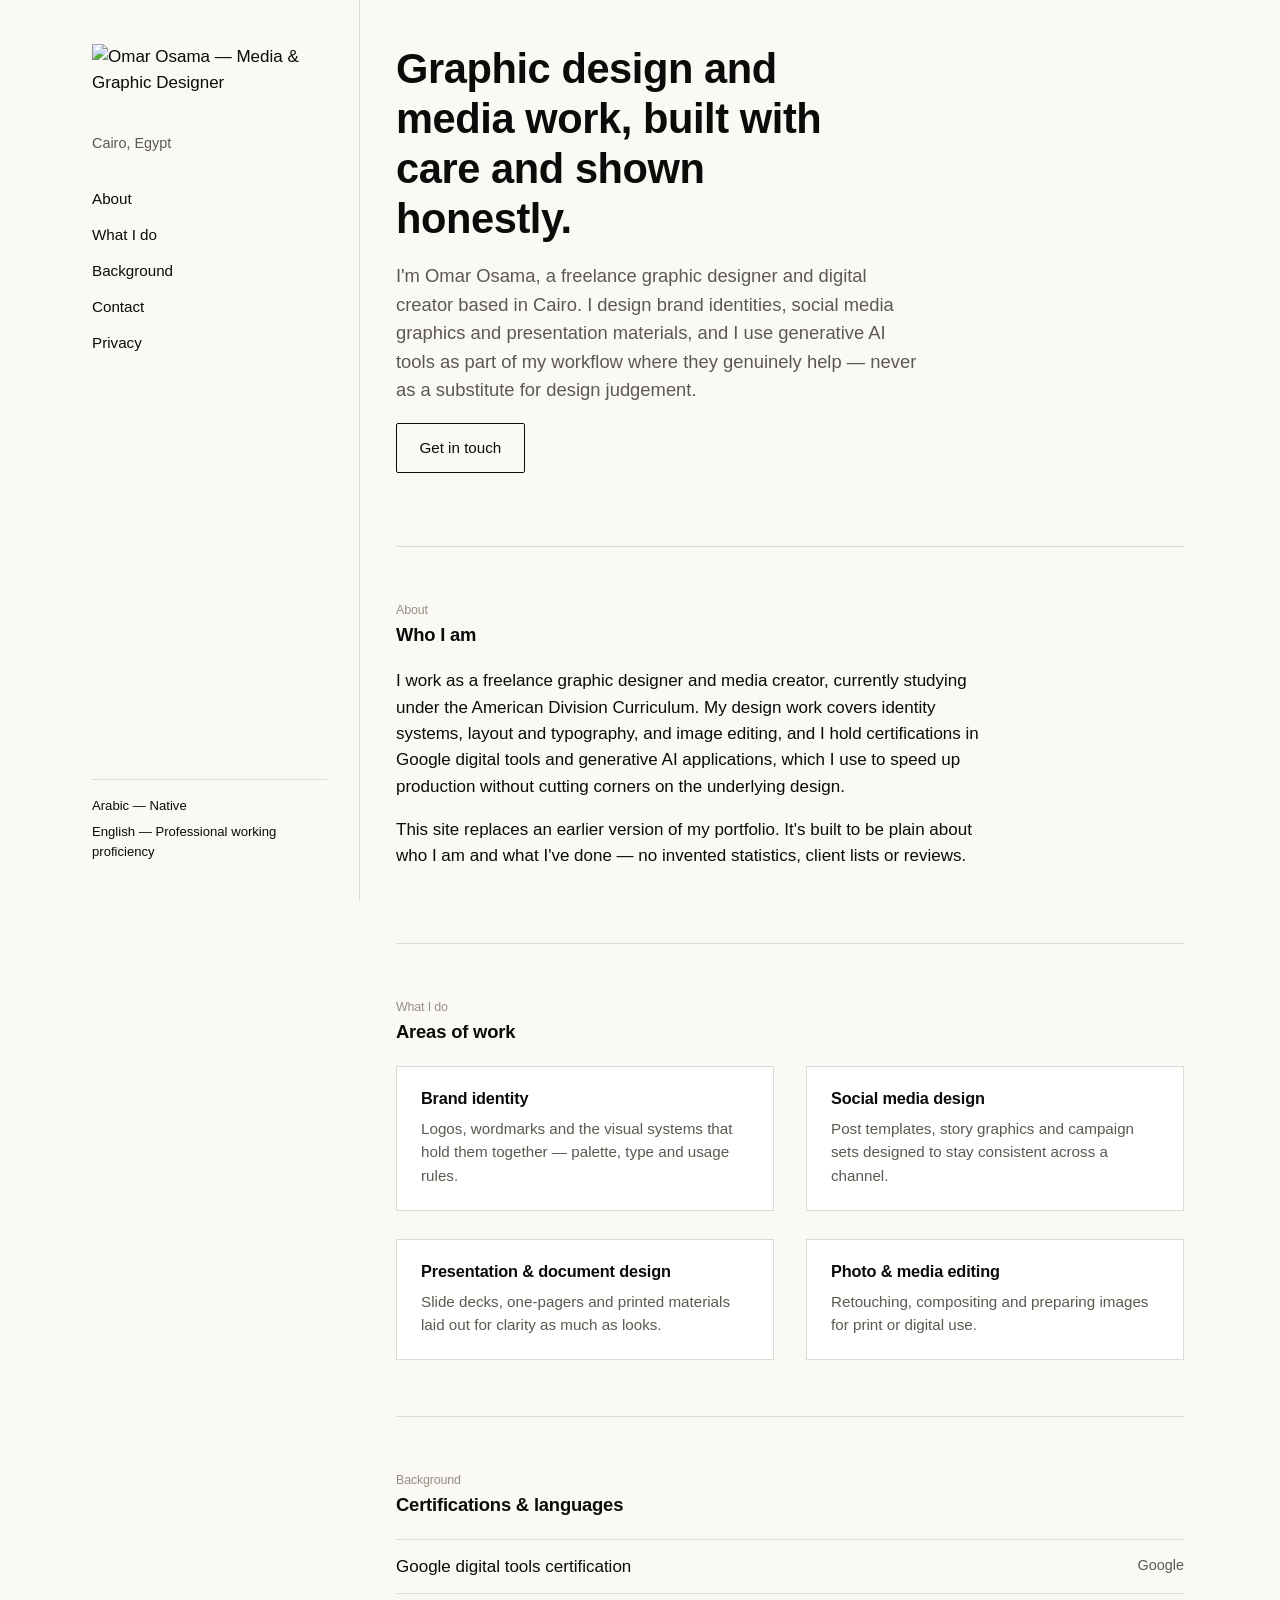
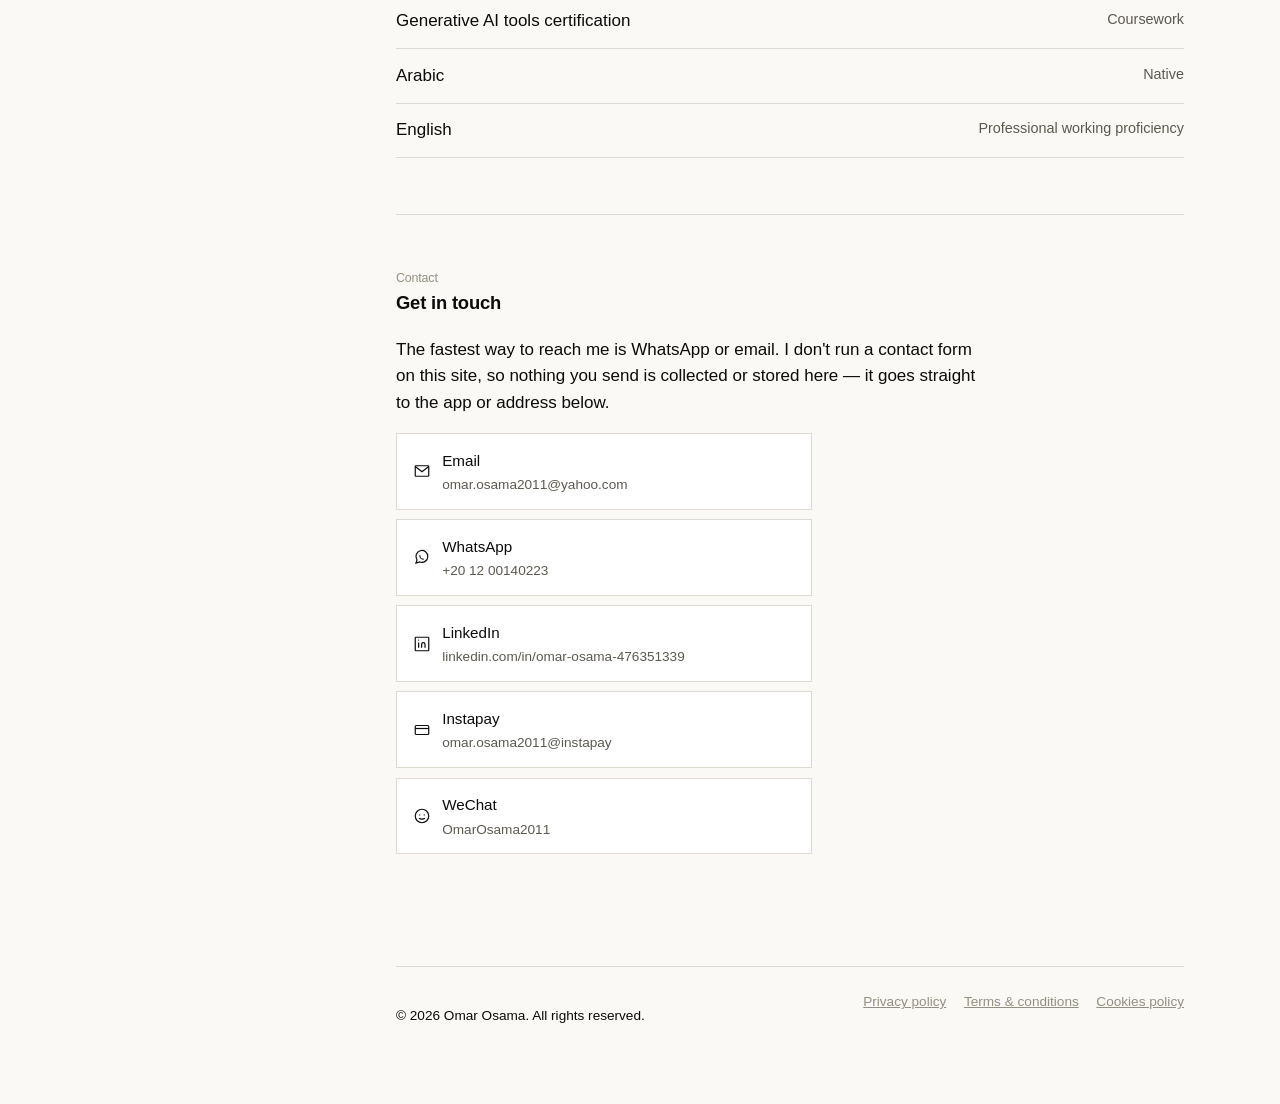
==== index.html @ a67a3ef5 "Add files via upload" ====
<!DOCTYPE html>
<html lang="en">
<head>
<meta charset="UTF-8">
<meta name="viewport" content="width=device-width, initial-scale=1.0">
<title>Omar Osama — Media &amp; Graphic Designer</title>
<meta name="description" content="Omar Osama is a graphic designer and digital creator based in Cairo, Egypt, working on brand identity, social media design and presentation design.">
<link rel="icon" type="image/png" sizes="32x32" href="assets/favicon-32.png">
<link rel="icon" type="image/png" sizes="16x16" href="assets/favicon-16.png">
<link rel="apple-touch-icon" sizes="180x180" href="assets/favicon-180.png">
<link rel="stylesheet" href="styles.css">
</head>
<body>
<a class="skip-link" href="#main">Skip to content</a>

<div class="shell">
  <header class="identity">
    <div class="identity__mark">
      <img src="assets/logo.png" alt="Omar Osama — Media &amp; Graphic Designer" width="1200" height="459">
    </div>
    <p class="identity__location">Cairo, Egypt</p>

    <button class="menu-toggle" aria-expanded="false" aria-controls="primary-nav">
      Menu
    </button>

    <nav class="identity__nav" aria-label="Primary">
      <ul id="primary-nav">
        <li><a href="#about">About</a></li>
        <li><a href="#services">What I do</a></li>
        <li><a href="#background">Background</a></li>
        <li><a href="#contact">Contact</a></li>
        <li><a href="privacy.html">Privacy</a></li>
      </ul>
    </nav>

    <div class="identity__meta">
      <p>Arabic — Native</p>
      <p>English — Professional working proficiency</p>
    </div>
  </header>

  <main id="main">
    <section id="intro" aria-labelledby="intro-heading">
      <h1 id="intro-heading">Graphic design and media work, built with care and shown honestly.</h1>
      <p class="lede">I'm Omar Osama, a freelance graphic designer and digital creator based in Cairo. I design brand identities, social media graphics and presentation materials, and I use generative AI tools as part of my workflow where they genuinely help — never as a substitute for design judgement.</p>
      <p><a class="btn" href="#contact">Get in touch</a></p>
    </section>

    <section id="about" aria-labelledby="about-heading">
      <h2 id="about-heading"><span class="eyebrow">About</span>Who I am</h2>
      <p>I work as a freelance graphic designer and media creator, currently studying under the American Division Curriculum. My design work covers identity systems, layout and typography, and image editing, and I hold certifications in Google digital tools and generative AI applications, which I use to speed up production without cutting corners on the underlying design.</p>
      <p>This site replaces an earlier version of my portfolio. It's built to be plain about who I am and what I've done — no invented statistics, client lists or reviews.</p>
    </section>

    <section id="services" aria-labelledby="services-heading">
      <h2 id="services-heading"><span class="eyebrow">What I do</span>Areas of work</h2>
      <div class="grid-2">
        <div class="card">
          <h3>Brand identity</h3>
          <p>Logos, wordmarks and the visual systems that hold them together — palette, type and usage rules.</p>
        </div>
        <div class="card">
          <h3>Social media design</h3>
          <p>Post templates, story graphics and campaign sets designed to stay consistent across a channel.</p>
        </div>
        <div class="card">
          <h3>Presentation &amp; document design</h3>
          <p>Slide decks, one-pagers and printed materials laid out for clarity as much as looks.</p>
        </div>
        <div class="card">
          <h3>Photo &amp; media editing</h3>
          <p>Retouching, compositing and preparing images for print or digital use.</p>
        </div>
      </div>
    </section>

    <section id="background" aria-labelledby="background-heading">
      <h2 id="background-heading"><span class="eyebrow">Background</span>Certifications &amp; languages</h2>
      <ul class="list-plain">
        <li><span>Google digital tools certification</span><span class="label">Google</span></li>
        <li><span>Generative AI tools certification</span><span class="label">Coursework</span></li>
        <li><span>Arabic</span><span class="label">Native</span></li>
        <li><span>English</span><span class="label">Professional working proficiency</span></li>
      </ul>
    </section>

    <section id="contact" aria-labelledby="contact-heading">
      <h2 id="contact-heading"><span class="eyebrow">Contact</span>Get in touch</h2>
      <p>The fastest way to reach me is WhatsApp or email. I don't run a contact form on this site, so nothing you send is collected or stored here — it goes straight to the app or address below.</p>

      <ul class="contact-list">
        <li>
          <a href="mailto:omar.osama2011@yahoo.com">
            <svg viewBox="0 0 24 24" fill="none" stroke="currentColor" stroke-width="1.6" aria-hidden="true"><rect x="3" y="5" width="18" height="14" rx="1"/><path d="M3 6l9 7 9-7"/></svg>
            <span><span class="name">Email</span><span class="detail">omar.osama2011@yahoo.com</span></span>
          </a>
        </li>
        <li>
          <a href="https://wa.me/201200140223" target="_blank" rel="noopener noreferrer">
            <svg viewBox="0 0 24 24" fill="none" stroke="currentColor" stroke-width="1.6" aria-hidden="true"><path d="M4 20l1.4-4.2A7.9 7.9 0 1 1 9 18.6z"/><path d="M9 9.5c0 3 2.5 5.5 5.5 5.5"/></svg>
            <span><span class="name">WhatsApp</span><span class="detail">+20 12 00140223</span></span>
          </a>
        </li>
        <li>
          <a href="https://www.linkedin.com/in/omar-osama-476351339" target="_blank" rel="noopener noreferrer">
            <svg viewBox="0 0 24 24" fill="none" stroke="currentColor" stroke-width="1.6" aria-hidden="true"><rect x="3" y="3" width="18" height="18" rx="1"/><line x1="7.5" y1="10" x2="7.5" y2="17"/><circle cx="7.5" cy="6.8" r="0.9" fill="currentColor" stroke="none"/><path d="M11.5 17v-4.5c0-1.4 1-2.3 2.3-2.3 1.3 0 2.2 0.9 2.2 2.3V17"/></svg>
            <span><span class="name">LinkedIn</span><span class="detail">linkedin.com/in/omar-osama-476351339</span></span>
          </a>
        </li>
        <li>
          <a href="https://ipn.eg/S/omar.osama2011/instapay/8AsH4D" target="_blank" rel="noopener noreferrer">
            <svg viewBox="0 0 24 24" fill="none" stroke="currentColor" stroke-width="1.6" aria-hidden="true"><rect x="3" y="6" width="18" height="12" rx="1.5"/><line x1="3" y1="10" x2="21" y2="10"/></svg>
            <span><span class="name">Instapay</span><span class="detail">omar.osama2011@instapay</span></span>
          </a>
        </li>
        <li>
          <a href="https://www.wechat.com/OmarOsama2011" target="_blank" rel="noopener noreferrer">
            <svg viewBox="0 0 24 24" fill="none" stroke="currentColor" stroke-width="1.6" aria-hidden="true"><circle cx="12" cy="12" r="9"/><circle cx="9" cy="10.5" r="0.8" fill="currentColor" stroke="none"/><circle cx="15" cy="10.5" r="0.8" fill="currentColor" stroke="none"/><path d="M8 15c1.2 0.8 2.6 1.2 4 1.2s2.8-0.4 4-1.2"/></svg>
            <span><span class="name">WeChat</span><span class="detail">OmarOsama2011</span></span>
          </a>
        </li>
      </ul>
    </section>

    <footer class="site-footer">
      <p>&copy; <span id="year">2026</span> Omar Osama. All rights reserved.</p>
      <nav aria-label="Legal">
        <ul>
          <li><a href="privacy.html">Privacy policy</a></li>
          <li><a href="terms.html">Terms &amp; conditions</a></li>
          <li><a href="cookies.html">Cookies policy</a></li>
        </ul>
      </nav>
    </footer>
  </main>
</div>

<script src="script.js"></script>
</body>
</html>
---- styles.css ----
/* Omar Osama — Media & Graphic Designer
   Design system: monochrome, editorial, no gradients, no decorative motion. */

:root {
  --ink: #0b0b0a;
  --paper: #faf9f6;
  --panel: #ffffff;
  --line: #dedad2;
  --line-strong: #0b0b0a;
  --muted: #5c594f;
  --stone: #948f80;
  --focus: #1959c9;

  --font-sans: -apple-system, BlinkMacSystemFont, "Segoe UI", Roboto,
    "Helvetica Neue", Arial, sans-serif;

  --max-width: 1160px;
  --radius: 2px;
  --border: 1px solid var(--line);
}

* {
  box-sizing: border-box;
}

html {
  -webkit-text-size-adjust: 100%;
}

body {
  margin: 0;
  font-family: var(--font-sans);
  color: var(--ink);
  background: var(--paper);
  line-height: 1.55;
  font-size: 17px;
}

img {
  max-width: 100%;
  display: block;
}

a {
  color: inherit;
}

/* Skip link */
.skip-link {
  position: absolute;
  left: -999px;
  top: 0;
  background: var(--ink);
  color: var(--paper);
  padding: 0.75rem 1.25rem;
  z-index: 100;
  text-decoration: none;
}
.skip-link:focus {
  left: 1rem;
  top: 1rem;
}

/* Visible focus everywhere */
a:focus-visible,
button:focus-visible,
input:focus-visible,
textarea:focus-visible {
  outline: 3px solid var(--focus);
  outline-offset: 2px;
}

/* Layout shell */
.shell {
  display: grid;
  grid-template-columns: 300px 1fr;
  max-width: var(--max-width);
  margin: 0 auto;
  min-height: 100vh;
}

.identity {
  border-right: var(--border);
  padding: 2.75rem 2rem 2rem;
  position: sticky;
  top: 0;
  align-self: start;
  height: 100vh;
  display: flex;
  flex-direction: column;
}

.identity__mark {
  width: 100%;
  max-width: 220px;
  margin-bottom: 0.25rem;
}

.identity__mark img {
  width: 100%;
  height: auto;
}

.identity__location {
  font-size: 0.9rem;
  color: var(--muted);
  margin: 0 0 2rem;
}

nav.identity__nav {
  margin-bottom: auto;
}

.identity__nav ul {
  list-style: none;
  margin: 0;
  padding: 0;
}

.identity__nav li + li {
  margin-top: 0.6rem;
}

.identity__nav a {
  text-decoration: none;
  font-size: 0.95rem;
  color: var(--ink);
  border-bottom: 1px solid transparent;
  padding-bottom: 1px;
}

.identity__nav a:hover,
.identity__nav a:focus-visible {
  border-bottom-color: var(--ink);
}

.identity__meta {
  font-size: 0.82rem;
  color: var(--stone);
  border-top: var(--border);
  padding-top: 1rem;
  margin-top: 2rem;
}

.identity__meta p {
  margin: 0 0 0.35rem;
}

main {
  padding: 2.75rem 2.25rem 4rem;
  min-width: 0;
}

section {
  padding-bottom: 3.5rem;
  margin-bottom: 3.5rem;
  border-bottom: var(--border);
}

section:last-of-type {
  border-bottom: none;
}

h1, h2, h3 {
  font-weight: 600;
  letter-spacing: -0.01em;
  line-height: 1.2;
}

h1 {
  font-size: clamp(1.9rem, 3.4vw, 2.6rem);
  max-width: 20ch;
  margin: 0 0 1.1rem;
}

h2 {
  font-size: 1.15rem;
  margin: 0 0 1.4rem;
  color: var(--ink);
}

h2 .eyebrow {
  display: block;
  font-size: 0.78rem;
  font-weight: 500;
  color: var(--stone);
  margin-bottom: 0.4rem;
}

p {
  max-width: 62ch;
  color: var(--ink);
}

.lede {
  font-size: 1.15rem;
  color: var(--muted);
  max-width: 52ch;
}

.grid-2 {
  display: grid;
  grid-template-columns: repeat(2, 1fr);
  gap: 1.75rem 2rem;
}

.card {
  border: var(--border);
  padding: 1.4rem 1.5rem;
  background: var(--panel);
}

.card h3 {
  font-size: 1.02rem;
  margin: 0 0 0.5rem;
}

.card p {
  font-size: 0.95rem;
  color: var(--muted);
  margin: 0;
}

.list-plain {
  list-style: none;
  margin: 0;
  padding: 0;
}

.list-plain li {
  border-top: var(--border);
  padding: 0.85rem 0;
  display: flex;
  justify-content: space-between;
  gap: 1rem;
  flex-wrap: wrap;
}

.list-plain li:last-child {
  border-bottom: var(--border);
}

.list-plain .label {
  color: var(--muted);
  font-size: 0.9rem;
}

.contact-list {
  list-style: none;
  margin: 0;
  padding: 0;
  display: grid;
  gap: 0.6rem;
  max-width: 26rem;
}

.contact-list a {
  display: flex;
  align-items: center;
  gap: 0.7rem;
  text-decoration: none;
  border: var(--border);
  padding: 0.85rem 1rem;
  background: var(--panel);
}

.contact-list a:hover,
.contact-list a:focus-visible {
  border-color: var(--line-strong);
}

.contact-list svg {
  flex-shrink: 0;
  width: 18px;
  height: 18px;
}

.contact-list .name {
  font-weight: 500;
  font-size: 0.95rem;
}

.contact-list .detail {
  color: var(--muted);
  font-size: 0.85rem;
  display: block;
}

.btn {
  display: inline-block;
  border: 1px solid var(--ink);
  color: var(--ink);
  background: transparent;
  text-decoration: none;
  padding: 0.75rem 1.4rem;
  font-size: 0.95rem;
  font-family: inherit;
  cursor: pointer;
  border-radius: var(--radius);
}

.btn:hover,
.btn:focus-visible {
  background: var(--ink);
  color: var(--paper);
}

footer.site-footer {
  border-top: var(--border);
  padding-top: 1.5rem;
  font-size: 0.85rem;
  color: var(--stone);
  display: flex;
  flex-wrap: wrap;
  justify-content: space-between;
  gap: 0.75rem;
}

footer.site-footer nav ul {
  list-style: none;
  display: flex;
  gap: 1.1rem;
  margin: 0;
  padding: 0;
  flex-wrap: wrap;
}

footer.site-footer a {
  color: var(--stone);
  text-decoration: underline;
}

footer.site-footer a:hover,
footer.site-footer a:focus-visible {
  color: var(--ink);
}

/* Mobile nav toggle (hidden on desktop) */
.menu-toggle {
  display: none;
}

/* Legal pages */
.legal main {
  max-width: 74ch;
}

.legal h2 {
  font-size: 1.1rem;
  margin-top: 2.2rem;
}

.legal p, .legal li {
  color: var(--ink);
  font-size: 0.98rem;
}

.legal .updated {
  color: var(--stone);
  font-size: 0.85rem;
  margin-bottom: 2.5rem;
}

@media (max-width: 900px) {
  .shell {
    display: block;
  }

  .identity {
    position: relative;
    height: auto;
    border-right: none;
    border-bottom: var(--border);
    padding: 1.5rem 1.25rem;
  }

  .identity__mark {
    max-width: 170px;
  }

  .identity__nav {
    margin: 1rem 0;
  }

  .identity__nav ul {
    display: none;
  }

  .identity__nav ul.open {
    display: block;
  }

  .menu-toggle {
    display: inline-flex;
    align-items: center;
    gap: 0.5rem;
    background: none;
    border: 1px solid var(--ink);
    color: var(--ink);
    font-family: inherit;
    font-size: 0.9rem;
    padding: 0.5rem 0.9rem;
    cursor: pointer;
  }

  main {
    padding: 2rem 1.25rem 3rem;
  }

  .grid-2 {
    grid-template-columns: 1fr;
  }
}

@media (prefers-reduced-motion: reduce) {
  * {
    animation-duration: 0.001ms !important;
    transition-duration: 0.001ms !important;
  }
}
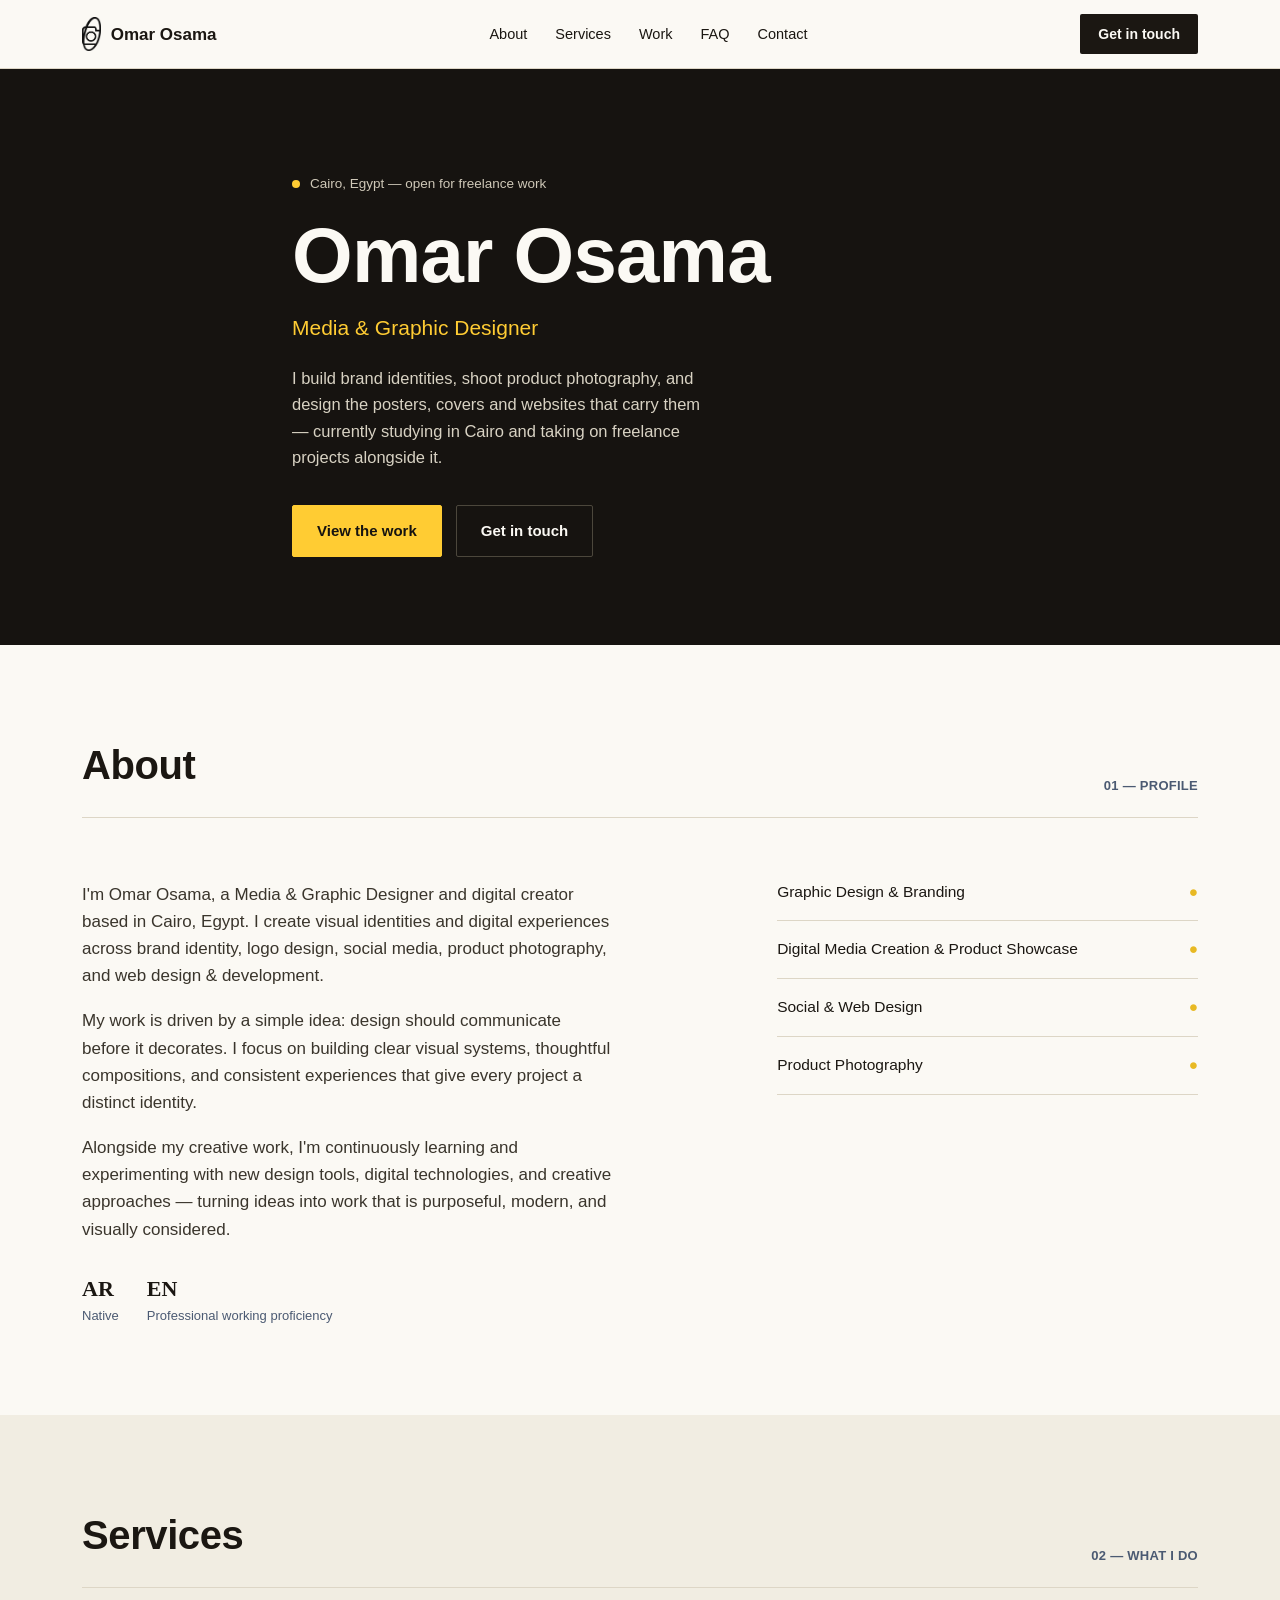
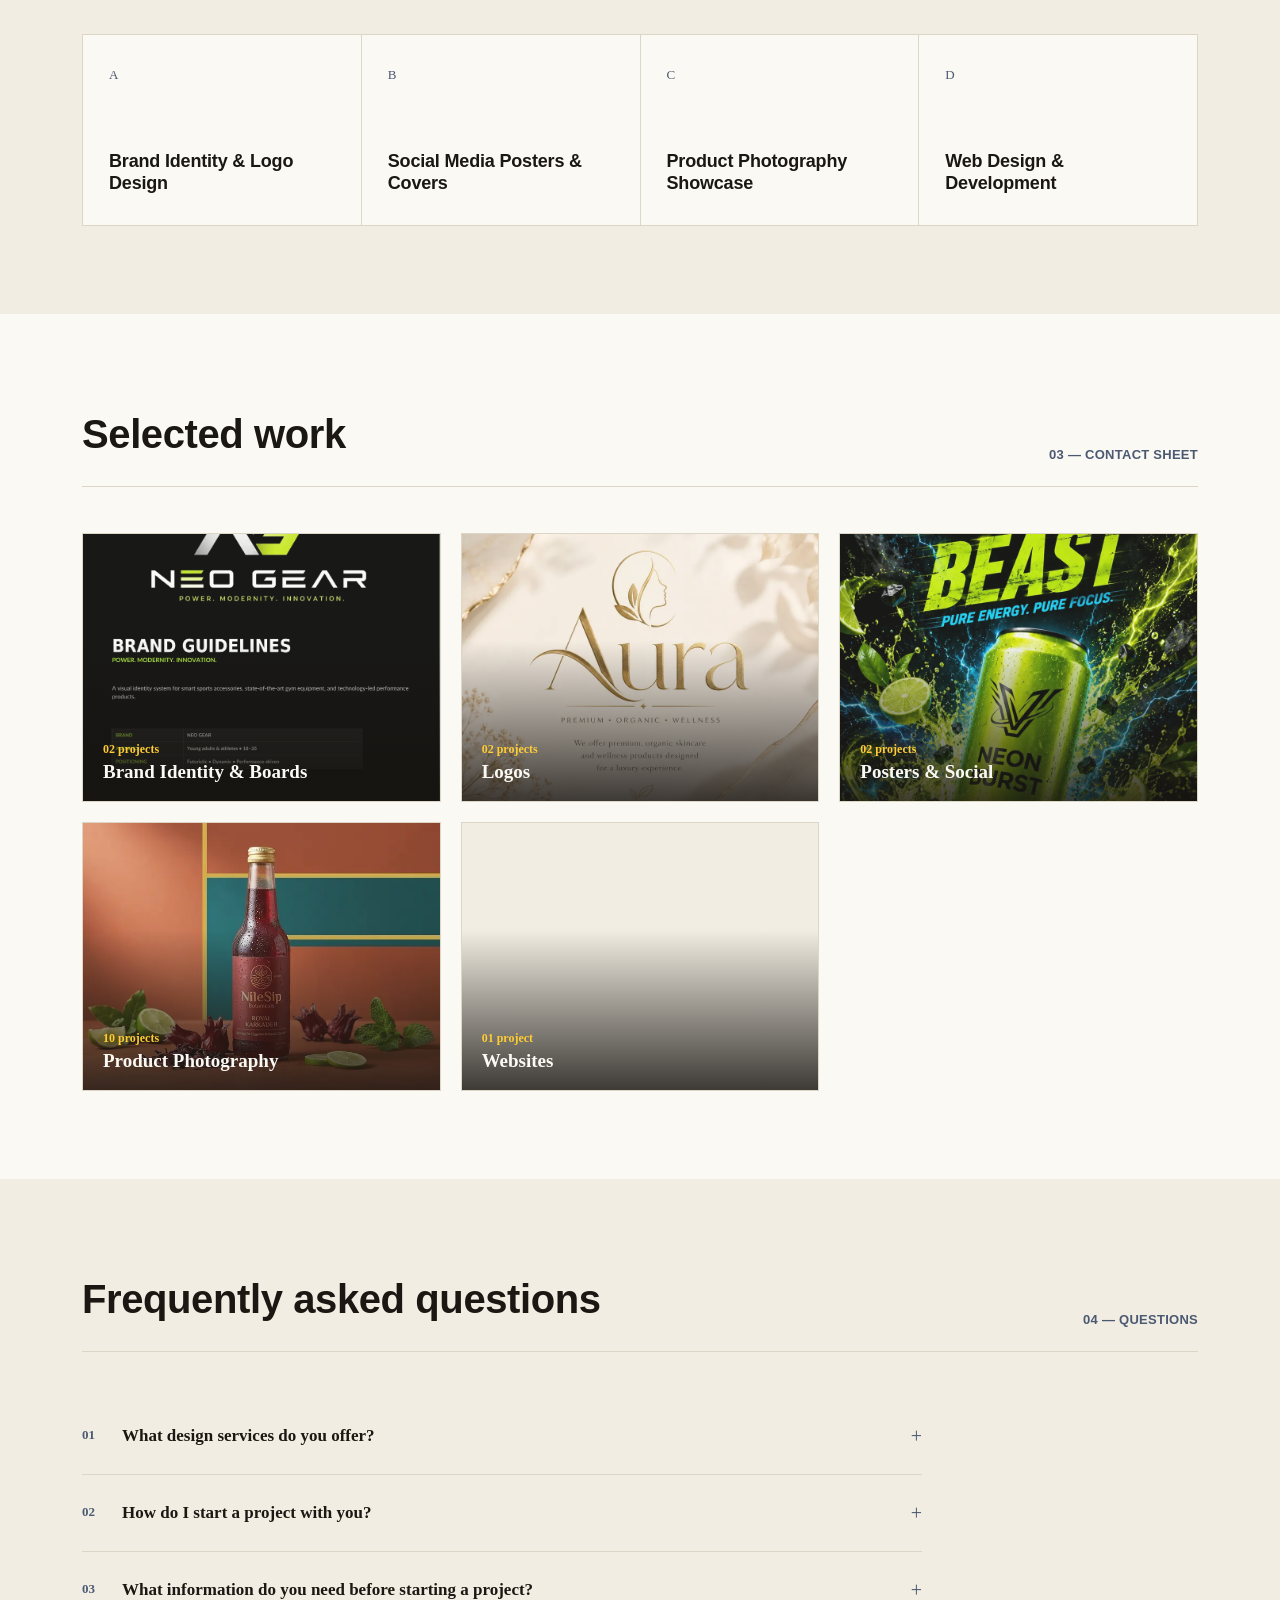
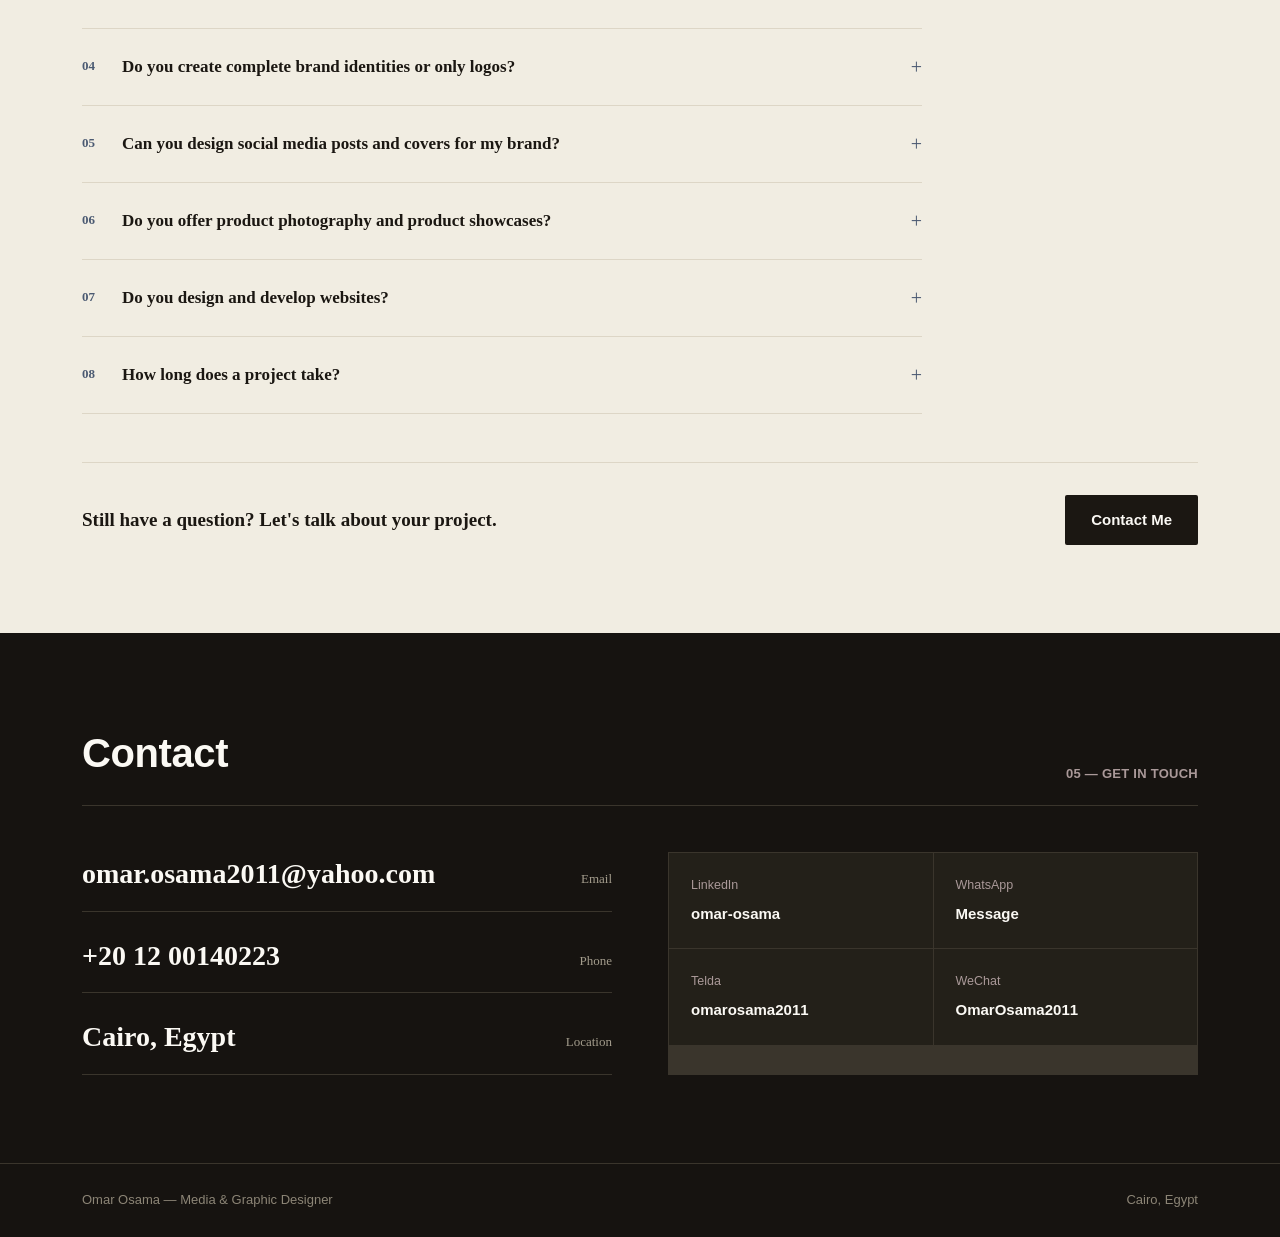
==== commit b9f6417f: "Rename index 77.html to index.html" ====
--- a/index.html
+++ b/index.html
@@ -1,141 +1,659 @@
 <!DOCTYPE html>
 <html lang="en">
 <head>
-<meta charset="UTF-8">
-<meta name="viewport" content="width=device-width, initial-scale=1.0">
+<meta name="google-site-verification" content="d8xp49iDJRPOH874S7yu4ANa8-JZJnpKT1_MMtCuPiw" />
+<meta charset="UTF-8" />
+<meta name="viewport" content="width=device-width, initial-scale=1.0" />
 <title>Omar Osama — Media &amp; Graphic Designer</title>
-<meta name="description" content="Omar Osama is a graphic designer and digital creator based in Cairo, Egypt, working on brand identity, social media design and presentation design.">
-<link rel="icon" type="image/png" sizes="32x32" href="assets/favicon-32.png">
-<link rel="icon" type="image/png" sizes="16x16" href="assets/favicon-16.png">
-<link rel="apple-touch-icon" sizes="180x180" href="assets/favicon-180.png">
-<link rel="stylesheet" href="styles.css">
+<meta name="description" content="Omar Osama — Media &amp; Graphic Designer based in Cairo, Egypt. Brand identity, logo design, social media design, product photography, and web design &amp; development." />
+<meta name="robots" content="index, follow" />
+<meta name="referrer" content="strict-origin-when-cross-origin" />
+<meta http-equiv="Content-Security-Policy" content="default-src 'self'; style-src 'self' 'unsafe-inline' https://fonts.googleapis.com; font-src https://fonts.gstatic.com; img-src 'self' data:; script-src 'self' 'unsafe-inline'; base-uri 'self'; form-action 'self'; frame-ancestors 'self';" />
+<meta property="og:type" content="website" />
+<meta property="og:title" content="Omar Osama — Media &amp; Graphic Designer" />
+<meta property="og:description" content="Brand identity, logo design, social media design, product photography, and web design &amp; development — Cairo, Egypt." />
+<meta name="twitter:card" content="summary" />
+<meta name="twitter:title" content="Omar Osama — Media &amp; Graphic Designer" />
+<meta name="twitter:description" content="Brand identity, logo design, social media design, product photography, and web design &amp; development — Cairo, Egypt." />
+<link rel="icon" type="image/png" href="[data-uri]" />
+<link rel="preconnect" href="https://fonts.googleapis.com">
+<link rel="preconnect" href="https://fonts.gstatic.com" crossorigin>
+<link href="https://fonts.googleapis.com/css2?family=Space+Grotesk:wght@400;500;600;700&family=Inter:wght@400;500;600&display=swap" rel="stylesheet">
+<style>
+  :root{
+    --ink:#1b1712;
+    --paper:#fbf9f4;
+    --paper-dim:#f1ede2;
+    --darkroom:#161310;
+    --darkroom-2:#232019;
+    --flash:#ffcc33;
+    --flash-dim:#e8b923;
+    --slate:#4b5a72;
+    --line:#ddd6c6;
+    --line-dark:#3a352c;
+    --max:1180px;
+  }
+  *{box-sizing:border-box;}
+  html{scroll-behavior:smooth;}
+  body{
+    margin:0;
+    background:var(--paper);
+    color:var(--ink);
+    font-family:'Inter',sans-serif;
+    font-size:16px;
+    line-height:1.6;
+    -webkit-font-smoothing:antialiased;
+  }
+  h1,h2,h3,.display{
+    font-family:'Space Grotesk',sans-serif;
+    margin:0;
+    letter-spacing:-0.01em;
+  }
+  a{color:inherit;text-decoration:none;}
+  img{max-width:100%;display:block;}
+  .wrap{max-width:var(--max);margin:0 auto;padding:0 32px;}
+  @media(max-width:640px){.wrap{padding:0 20px;}}
+
+  /* focus visibility */
+  a:focus-visible, button:focus-visible, [tabindex]:focus-visible{outline:2px solid var(--flash);outline-offset:3px;}
+
+  /* reduced motion */
+  @media (prefers-reduced-motion: reduce){
+    *{animation-duration:0.001ms !important; animation-iteration-count:1 !important; transition-duration:0.001ms !important;}
+  }
+
+  /* ---------- NAV ---------- */
+  header.nav{
+    position:sticky;top:0;z-index:50;
+    background:rgba(251,249,244,0.88);
+    backdrop-filter:blur(10px);
+    border-bottom:1px solid var(--line);
+  }
+  .nav-inner{
+    max-width:var(--max);margin:0 auto;padding:14px 32px;
+    display:flex;align-items:center;justify-content:space-between;
+  }
+  .brand{display:flex;align-items:center;gap:10px;}
+  .brand img{height:34px;width:auto;}
+  .brand span{font-family:'Space Grotesk',sans-serif;font-weight:600;font-size:17px;}
+  nav.links{display:flex;gap:28px;font-size:14.5px;font-weight:500;}
+  nav.links a{position:relative;padding:4px 0;color:var(--ink);}
+  nav.links a::after{
+    content:"";position:absolute;left:0;bottom:0;height:2px;width:0;background:var(--flash-dim);
+    transition:width .2s ease;
+  }
+  nav.links a:hover::after{width:100%;}
+  .nav-cta{
+    background:var(--ink);color:var(--paper);padding:9px 18px;border-radius:2px;
+    font-size:14px;font-weight:600;white-space:nowrap;
+  }
+  .nav-cta:hover{background:var(--slate);}
+  .menu-btn{display:none;background:none;border:none;cursor:pointer;padding:6px;}
+  .menu-btn span{display:block;width:22px;height:2px;background:var(--ink);margin:5px 0;}
+  @media(max-width:860px){
+    nav.links{
+      position:fixed;top:63px;left:0;right:0;background:var(--paper);
+      flex-direction:column;gap:0;border-bottom:1px solid var(--line);
+      max-height:0;overflow:hidden;transition:max-height .25s ease;
+    }
+    nav.links.open{max-height:320px;}
+    nav.links a{padding:14px 32px;border-top:1px solid var(--line);}
+    .nav-cta{display:none;}
+    .menu-btn{display:block;}
+  }
+
+  /* ---------- HERO (darkroom) ---------- */
+  .hero{
+    background:var(--darkroom);
+    color:var(--paper);
+    position:relative;
+    overflow:hidden;
+    padding:104px 0 88px;
+  }
+  .hero .wrap{max-width:760px;}
+  .eyebrow-row{display:flex;align-items:center;gap:10px;margin-bottom:22px;color:#cfc8b8;font-size:13.5px;}
+  .rec-dot{width:8px;height:8px;border-radius:50%;background:var(--flash);animation:pulse 2.2s ease-in-out infinite;}
+  @keyframes pulse{0%,100%{opacity:1;}50%{opacity:.35;}}
+  .hero h1{
+    font-size:clamp(44px,7vw,78px);
+    line-height:0.98;
+    font-weight:700;
+    color:var(--paper);
+  }
+  .hero .role{
+    font-size:clamp(17px,2vw,21px);
+    color:var(--flash);
+    font-weight:500;
+    margin-top:18px;
+  }
+  .hero p.lede{
+    max-width:46ch;margin-top:20px;color:#d8d2c3;font-size:16.5px;
+  }
+  .hero .cta-row{display:flex;gap:14px;margin-top:34px;flex-wrap:wrap;}
+  .btn-primary{
+    background:var(--flash);color:var(--darkroom);padding:13px 24px;border-radius:2px;
+    font-weight:600;font-size:15px;border:1px solid var(--flash);
+  }
+  .btn-primary:hover{background:var(--flash-dim);}
+  .btn-ghost{
+    padding:13px 24px;border-radius:2px;border:1px solid #4c473c;color:var(--paper);font-weight:600;font-size:15px;
+  }
+  .btn-ghost:hover{border-color:var(--paper);}
+
+  /* ---------- SECTION SHELL ---------- */
+  section{padding:88px 0;}
+  .sec-head{
+    display:flex;justify-content:space-between;align-items:flex-end;gap:24px;
+    margin-bottom:46px;border-bottom:1px solid var(--line);padding-bottom:20px;
+  }
+  .sec-head .frame-mark{font-size:13px;color:var(--slate);font-weight:600;letter-spacing:.02em;}
+  .sec-head h2{font-size:clamp(28px,3.4vw,40px);font-weight:700;}
+  @media(max-width:640px){.sec-head{flex-direction:column;align-items:flex-start;gap:10px;}}
+
+  /* ---------- ABOUT ---------- */
+  .about-grid{display:grid;grid-template-columns:1.3fr 1fr;gap:56px;}
+  @media(max-width:820px){.about-grid{grid-template-columns:1fr;}}
+  .about-grid p{font-size:17px;color:#3a352c;max-width:56ch;}
+  .lang-row{display:flex;gap:28px;margin-top:28px;flex-wrap:wrap;}
+  .lang-item .num{font-family:'Space Grotesk';font-size:22px;font-weight:700;}
+  .lang-item .label{font-size:13px;color:var(--slate);}
+  .skills-list{display:flex;flex-direction:column;gap:0;}
+  .skills-list li{
+    list-style:none;padding:16px 0;border-bottom:1px solid var(--line);
+    display:flex;justify-content:space-between;align-items:center;font-size:15.5px;font-weight:500;
+  }
+  .skills-list li:first-child{padding-top:0;}
+  .skills-list .tick{color:var(--flash-dim);font-family:'Space Grotesk';}
+
+  /* ---------- SERVICES ---------- */
+  .services-grid{display:grid;grid-template-columns:repeat(4,1fr);gap:1px;background:var(--line);border:1px solid var(--line);}
+  @media(max-width:900px){.services-grid{grid-template-columns:repeat(2,1fr);}}
+  @media(max-width:520px){.services-grid{grid-template-columns:1fr;}}
+  .service-card{background:var(--paper);padding:30px 26px;min-height:190px;display:flex;flex-direction:column;justify-content:space-between;}
+  .service-card .idx{font-family:'Space Grotesk';color:var(--slate);font-size:13px;}
+  .service-card h3{font-size:18px;margin-top:30px;font-weight:600;line-height:1.25;}
+
+  /* ---------- WORK / CATEGORIES ---------- */
+  .category-grid{display:grid;grid-template-columns:repeat(3,1fr);gap:20px;}
+  @media(max-width:900px){.category-grid{grid-template-columns:repeat(2,1fr);}}
+  @media(max-width:560px){.category-grid{grid-template-columns:1fr;}}
+  .category-card{
+    position:relative;border:1px solid var(--line);background:var(--paper-dim);
+    aspect-ratio:4/3;overflow:hidden;cursor:pointer;text-align:left;padding:0;
+    font-family:'Inter';display:block;width:100%;
+  }
+  .category-card img{
+    position:absolute;inset:0;width:100%;height:100%;object-fit:cover;
+    opacity:.9;transition:transform .35s ease,opacity .35s ease;
+  }
+  .category-card:hover img{transform:scale(1.05);opacity:1;}
+  .category-card .cat-overlay{
+    position:absolute;inset:0;background:linear-gradient(180deg,rgba(22,19,16,0) 40%,rgba(22,19,16,0.82) 100%);
+  }
+  .category-card .cat-info{
+    position:absolute;left:0;right:0;bottom:0;padding:18px 20px;color:var(--paper);
+  }
+  .category-card .cat-count{font-size:12px;color:var(--flash);font-weight:600;margin-bottom:4px;}
+  .category-card .cat-name{font-family:'Space Grotesk';font-size:19px;font-weight:700;}
+  .back-link{
+    background:none;border:none;padding:0 0 26px;font-family:'Space Grotesk';font-size:14.5px;
+    font-weight:600;color:var(--slate);cursor:pointer;display:inline-block;
+  }
+  .back-link:hover{color:var(--ink);}
+  .frame-grid{display:grid;grid-template-columns:repeat(3,1fr);gap:26px;}
+  @media(max-width:900px){.frame-grid{grid-template-columns:repeat(2,1fr);}}
+  @media(max-width:560px){.frame-grid{grid-template-columns:1fr;}}
+  .frame{
+    border:1px solid var(--line);background:var(--paper-dim);
+    overflow:hidden;transition:border-color .2s ease;
+  }
+  .frame:hover{border-color:var(--ink);}
+  .frame-sprockets{display:flex;justify-content:space-between;padding:6px 10px;background:var(--ink);}
+  .frame-sprockets span{width:6px;height:6px;background:var(--paper-dim);border-radius:1px;}
+  .frame-visual{
+    aspect-ratio:3/2;position:relative;display:flex;align-items:center;justify-content:center;
+    background:
+      repeating-linear-gradient(135deg, rgba(27,23,18,0.05) 0 2px, transparent 2px 14px),
+      var(--paper-dim);
+  }
+  .frame-visual .ring{
+    width:64px;height:64px;border-radius:50%;border:2px solid var(--slate);opacity:.55;
+    display:flex;align-items:center;justify-content:center;
+  }
+  .frame-visual .ring::after{content:"";width:24px;height:24px;border-radius:50%;background:var(--slate);opacity:.35;}
+  .frame-num{
+    position:absolute;top:10px;left:10px;font-family:'Space Grotesk';font-size:12px;color:var(--slate);
+    background:var(--paper);padding:2px 7px;border:1px solid var(--line);
+  }
+  .frame-body{padding:16px 18px 20px;}
+  .frame-body .cat{font-size:12px;color:var(--slate);font-weight:600;text-transform:none;}
+  .frame-body h3{font-size:16.5px;margin-top:6px;font-weight:600;}
+  .frame-body .sub{font-size:13px;color:#6b6455;margin-top:3px;}
+  .frame-body a.visit{font-size:13.5px;font-weight:600;color:var(--slate);margin-top:10px;display:inline-block;}
+  .frame-body a.visit:hover{color:var(--ink);}
+  .note-strip{
+    margin-top:30px;font-size:14px;color:var(--slate);border-left:2px solid var(--flash-dim);padding-left:14px;
+  }
+
+  /* ---------- FAQ ---------- */
+  .faq-list{max-width:840px;}
+  .faq-item{border-bottom:1px solid var(--line);padding:22px 0;}
+  .faq-item summary{
+    display:flex;align-items:center;gap:18px;cursor:pointer;list-style:none;
+    font-family:'Space Grotesk';font-size:17px;font-weight:600;
+  }
+  .faq-item summary::-webkit-details-marker{display:none;}
+  .faq-num{color:var(--slate);font-size:13px;font-weight:600;min-width:22px;}
+  .faq-q{flex:1;}
+  .faq-toggle{
+    font-size:20px;color:var(--slate);font-weight:400;transition:transform .2s ease;flex-shrink:0;
+  }
+  .faq-item[open] .faq-toggle{transform:rotate(45deg);color:var(--flash-dim);}
+  .faq-item p{
+    margin:14px 0 0 40px;font-size:15.5px;color:#4a4438;max-width:64ch;line-height:1.65;
+  }
+  .faq-cta{
+    margin-top:48px;padding-top:32px;border-top:1px solid var(--line);
+    display:flex;align-items:center;justify-content:space-between;gap:20px;flex-wrap:wrap;
+  }
+  .faq-cta span{font-family:'Space Grotesk';font-size:19px;font-weight:600;}
+  .btn-primary-light{
+    background:var(--ink);color:var(--paper);padding:13px 26px;border-radius:2px;
+    font-weight:600;font-size:15px;white-space:nowrap;
+  }
+  .btn-primary-light:hover{background:var(--slate);}
+
+  .lightbox-overlay{
+    position:fixed;inset:0;background:rgba(15,13,10,0.92);z-index:200;
+    display:flex;align-items:center;justify-content:center;padding:40px;cursor:zoom-out;
+  }
+  .lightbox-overlay figure{margin:0;max-width:min(900px,90vw);max-height:90vh;display:flex;flex-direction:column;gap:12px;}
+  .lightbox-overlay img{max-width:100%;max-height:78vh;width:auto;height:auto;margin:0 auto;border:1px solid var(--line-dark);}
+  .lightbox-overlay figcaption{color:var(--paper);font-family:'Space Grotesk';font-size:15px;text-align:center;}
+
+  /* ---------- CONTACT ---------- */
+  .contact{background:var(--darkroom);color:var(--paper);}
+  .contact .sec-head{border-color:var(--line-dark);}
+  .contact .sec-head .frame-mark{color:#a99;}
+  .contact-grid{display:grid;grid-template-columns:1fr 1fr;gap:56px;}
+  @media(max-width:820px){.contact-grid{grid-template-columns:1fr;}}
+  .contact-line{display:flex;flex-direction:column;gap:22px;}
+  .contact-line a, .contact-line .plain{
+    font-size:clamp(20px,2.6vw,28px);font-family:'Space Grotesk';font-weight:600;border-bottom:1px solid var(--line-dark);
+    padding-bottom:14px;display:flex;justify-content:space-between;align-items:baseline;gap:16px;
+  }
+  .contact-line a:hover{color:var(--flash);}
+  .contact-line .plain{color:var(--paper);}
+  .contact-line small{font-size:13px;color:#a39c8c;font-weight:500;font-family:'Inter';}
+  .social-grid{display:grid;grid-template-columns:repeat(2,1fr);gap:1px;background:var(--line-dark);border:1px solid var(--line-dark);align-content:start;}
+  .social-card{background:var(--darkroom-2);padding:22px;}
+  .social-card .label{font-size:12.5px;color:#a99;margin-bottom:6px;}
+  .social-card a{font-size:15px;font-weight:600;word-break:break-word;}
+  .social-card a:hover{color:var(--flash);}
+
+  footer{
+    background:var(--darkroom);color:#8c8576;font-size:13px;padding:26px 0;
+    border-top:1px solid var(--line-dark);
+  }
+  footer .wrap{display:flex;justify-content:space-between;flex-wrap:wrap;gap:10px;}
+</style>
 </head>
 <body>
-<a class="skip-link" href="#main">Skip to content</a>
-
-<div class="shell">
-  <header class="identity">
-    <div class="identity__mark">
-      <img src="assets/logo.png" alt="Omar Osama — Media &amp; Graphic Designer" width="1200" height="459">
-    </div>
-    <p class="identity__location">Cairo, Egypt</p>
-
-    <button class="menu-toggle" aria-expanded="false" aria-controls="primary-nav">
-      Menu
+<div id="top"></div>
+<header class="nav">
+  <div class="nav-inner">
+    <a href="#top" class="brand" id="brandLink">
+      <img src="[data-uri]" alt="Omar Osama icon mark" />
+      <span>Omar Osama</span>
+    </a>
+    <nav class="links" id="navLinks">
+      <a href="#about">About</a>
+      <a href="#services">Services</a>
+      <a href="#work">Work</a>
+      <a href="#faq">FAQ</a>
+      <a href="#contact">Contact</a>
+    </nav>
+    <a href="#contact" class="nav-cta">Get in touch</a>
+    <button class="menu-btn" id="menuBtn" aria-label="Toggle menu" aria-expanded="false">
+      <span></span><span></span><span></span>
     </button>
-
-    <nav class="identity__nav" aria-label="Primary">
-      <ul id="primary-nav">
-        <li><a href="#about">About</a></li>
-        <li><a href="#services">What I do</a></li>
-        <li><a href="#background">Background</a></li>
-        <li><a href="#contact">Contact</a></li>
-        <li><a href="privacy.html">Privacy</a></li>
+  </div>
+</header>
+
+<section class="hero">
+  <div class="wrap">
+    <div>
+      <div class="eyebrow-row"><span class="rec-dot"></span> Cairo, Egypt — open for freelance work</div>
+      <h1>Omar Osama</h1>
+      <div class="role">Media &amp; Graphic Designer</div>
+      <p class="lede">I build brand identities, shoot product photography, and design the posters, covers and websites that carry them — currently studying in Cairo and taking on freelance projects alongside it.</p>
+      <div class="cta-row">
+        <a href="#work" class="btn-primary">View the work</a>
+        <a href="#contact" class="btn-ghost">Get in touch</a>
+      </div>
+    </div>
+  </div>
+</section>
+
+<section id="about">
+  <div class="wrap">
+    <div class="sec-head">
+      <h2>About</h2>
+      <div class="frame-mark">01 — PROFILE</div>
+    </div>
+    <div class="about-grid">
+      <div>
+        <p>I'm Omar Osama, a Media &amp; Graphic Designer and digital creator based in Cairo, Egypt. I create visual identities and digital experiences across brand identity, logo design, social media, product photography, and web design &amp; development.</p>
+        <p style="margin-top:18px;">My work is driven by a simple idea: design should communicate before it decorates. I focus on building clear visual systems, thoughtful compositions, and consistent experiences that give every project a distinct identity.</p>
+        <p style="margin-top:18px;">Alongside my creative work, I'm continuously learning and experimenting with new design tools, digital technologies, and creative approaches — turning ideas into work that is purposeful, modern, and visually considered.</p>
+        <div class="lang-row">
+          <div class="lang-item"><div class="num">AR</div><div class="label">Native</div></div>
+          <div class="lang-item"><div class="num">EN</div><div class="label">Professional working proficiency</div></div>
+        </div>
+      </div>
+      <ul class="skills-list">
+        <li><span>Graphic Design &amp; Branding</span><span class="tick">●</span></li>
+        <li><span>Digital Media Creation &amp; Product Showcase</span><span class="tick">●</span></li>
+        <li><span>Social &amp; Web Design</span><span class="tick">●</span></li>
+        <li><span>Product Photography</span><span class="tick">●</span></li>
       </ul>
-    </nav>
-
-    <div class="identity__meta">
-      <p>Arabic — Native</p>
-      <p>English — Professional working proficiency</p>
-    </div>
-  </header>
-
-  <main id="main">
-    <section id="intro" aria-labelledby="intro-heading">
-      <h1 id="intro-heading">Graphic design and media work, built with care and shown honestly.</h1>
-      <p class="lede">I'm Omar Osama, a freelance graphic designer and digital creator based in Cairo. I design brand identities, social media graphics and presentation materials, and I use generative AI tools as part of my workflow where they genuinely help — never as a substitute for design judgement.</p>
-      <p><a class="btn" href="#contact">Get in touch</a></p>
-    </section>
-
-    <section id="about" aria-labelledby="about-heading">
-      <h2 id="about-heading"><span class="eyebrow">About</span>Who I am</h2>
-      <p>I work as a freelance graphic designer and media creator, currently studying under the American Division Curriculum. My design work covers identity systems, layout and typography, and image editing, and I hold certifications in Google digital tools and generative AI applications, which I use to speed up production without cutting corners on the underlying design.</p>
-      <p>This site replaces an earlier version of my portfolio. It's built to be plain about who I am and what I've done — no invented statistics, client lists or reviews.</p>
-    </section>
-
-    <section id="services" aria-labelledby="services-heading">
-      <h2 id="services-heading"><span class="eyebrow">What I do</span>Areas of work</h2>
-      <div class="grid-2">
-        <div class="card">
-          <h3>Brand identity</h3>
-          <p>Logos, wordmarks and the visual systems that hold them together — palette, type and usage rules.</p>
+    </div>
+  </div>
+</section>
+
+<section id="services" style="background:var(--paper-dim);">
+  <div class="wrap">
+    <div class="sec-head">
+      <h2>Services</h2>
+      <div class="frame-mark">02 — WHAT I DO</div>
+    </div>
+    <div class="services-grid">
+      <div class="service-card">
+        <div class="idx">A</div>
+        <h3>Brand Identity &amp; Logo Design</h3>
+      </div>
+      <div class="service-card">
+        <div class="idx">B</div>
+        <h3>Social Media Posters &amp; Covers</h3>
+      </div>
+      <div class="service-card">
+        <div class="idx">C</div>
+        <h3>Product Photography Showcase</h3>
+      </div>
+      <div class="service-card">
+        <div class="idx">D</div>
+        <h3>Web Design &amp; Development</h3>
+      </div>
+    </div>
+  </div>
+</section>
+
+<section id="work">
+  <div class="wrap">
+    <div class="sec-head">
+      <h2 id="workHeading">Selected work</h2>
+      <div class="frame-mark" id="workFrameMark">03 — CONTACT SHEET</div>
+    </div>
+
+    <div id="categoryView">
+      <div class="category-grid" id="categoryGrid"><!-- injected by JS --></div>
+    </div>
+
+    <div id="projectView" style="display:none;">
+      <button class="back-link" id="backToCategories">&larr; All categories</button>
+      <div class="frame-grid" id="frameGrid"><!-- injected by JS --></div>
+      <p class="note-strip">Tap any frame for a closer look.</p>
+    </div>
+  </div>
+</section>
+
+<section id="faq" style="background:var(--paper-dim);">
+  <div class="wrap">
+    <div class="sec-head">
+      <h2>Frequently asked questions</h2>
+      <div class="frame-mark">04 — QUESTIONS</div>
+    </div>
+    <div class="faq-list">
+      <details class="faq-item">
+        <summary><span class="faq-num">01</span><span class="faq-q">What design services do you offer?</span><span class="faq-toggle">+</span></summary>
+        <p>I offer a focused range of creative services, including Logo Design &amp; Brand Identity, Social Media Design, Product Photography &amp; Visual Showcases, and Website Design &amp; Development. Each service can be tailored to the specific needs and goals of the project.</p>
+      </details>
+      <details class="faq-item">
+        <summary><span class="faq-num">02</span><span class="faq-q">How do I start a project with you?</span><span class="faq-toggle">+</span></summary>
+        <p>Simply get in touch through the Contact section and tell me about your project, what you need, and your goals. I'll review the brief and discuss the next steps with you.</p>
+      </details>
+      <details class="faq-item">
+        <summary><span class="faq-num">03</span><span class="faq-q">What information do you need before starting a project?</span><span class="faq-toggle">+</span></summary>
+        <p>A clear project brief is the best starting point. Depending on the service, this may include your brand name, target audience, preferred style, references, content, required deliverables, and any specific requirements.</p>
+      </details>
+      <details class="faq-item">
+        <summary><span class="faq-num">04</span><span class="faq-q">Do you create complete brand identities or only logos?</span><span class="faq-toggle">+</span></summary>
+        <p>Both. I can create a standalone logo or develop a more complete brand identity system, including the visual direction, typography, colors, logo variations, and supporting brand elements.</p>
+      </details>
+      <details class="faq-item">
+        <summary><span class="faq-num">05</span><span class="faq-q">Can you design social media posts and covers for my brand?</span><span class="faq-toggle">+</span></summary>
+        <p>Yes. I create social media posts, covers, and other visual content designed to maintain a consistent and professional visual identity across your platforms.</p>
+      </details>
+      <details class="faq-item">
+        <summary><span class="faq-num">06</span><span class="faq-q">Do you offer product photography and product showcases?</span><span class="faq-toggle">+</span></summary>
+        <p>Yes. I provide product photography and visual product showcases, focusing on clean composition, presentation, lighting, and visuals that make the product stand out.</p>
+      </details>
+      <details class="faq-item">
+        <summary><span class="faq-num">07</span><span class="faq-q">Do you design and develop websites?</span><span class="faq-toggle">+</span></summary>
+        <p>Yes. I work on both website design and front-end development, combining visual design with technologies such as HTML, CSS, and JavaScript to create modern digital experiences.</p>
+      </details>
+      <details class="faq-item">
+        <summary><span class="faq-num">08</span><span class="faq-q">How long does a project take?</span><span class="faq-toggle">+</span></summary>
+        <p>Project timelines depend on the type, scope, number of deliverables, and revisions required. Once I understand the project requirements, I can provide a more accurate estimated timeline.</p>
+      </details>
+    </div>
+    <div class="faq-cta">
+      <span>Still have a question? Let's talk about your project.</span>
+      <a href="#contact" class="btn-primary-light">Contact Me</a>
+    </div>
+  </div>
+</section>
+
+<section id="contact" class="contact">
+  <div class="wrap">
+    <div class="sec-head">
+      <h2>Contact</h2>
+      <div class="frame-mark">05 — GET IN TOUCH</div>
+    </div>
+    <div class="contact-grid">
+      <div class="contact-line">
+        <a href="mailto:omar.osama2011@yahoo.com">omar.osama2011@yahoo.com <small>Email</small></a>
+        <a href="tel:+201200140223">+20 12 00140223 <small>Phone</small></a>
+        <div class="plain">Cairo, Egypt <small>Location</small></div>
+      </div>
+      <div class="social-grid">
+        <div class="social-card"><div class="label">LinkedIn</div><a href="https://www.linkedin.com/in/omar-osama-476351339" target="_blank" rel="noopener">omar-osama</a></div>
+        <div class="social-card"><div class="label">WhatsApp</div><a href="https://wa.me/201200140223" target="_blank" rel="noopener">Message</a></div>
+        <div class="social-card"><div class="label">Telda</div><a href="https://telda.me/omarosama2011" target="_blank" rel="noopener">omarosama2011</a></div>
+        <div class="social-card"><div class="label">WeChat</div><a href="https://www.wechat.com/OmarOsama2011" target="_blank" rel="noopener">OmarOsama2011</a></div>
+      </div>
+    </div>
+  </div>
+</section>
+
+<footer>
+  <div class="wrap">
+    <span>Omar Osama — Media &amp; Graphic Designer</span>
+    <span>Cairo, Egypt</span>
+  </div>
+</footer>
+
+<script>
+  // back to top
+  const brandLink = document.getElementById('brandLink');
+  brandLink.addEventListener('click', (e) => {
+    e.preventDefault();
+    window.scrollTo({ top: 0, behavior: 'smooth' });
+  });
+
+  // mobile nav
+  const menuBtn = document.getElementById('menuBtn');
+  const navLinks = document.getElementById('navLinks');
+  menuBtn.addEventListener('click', () => {
+    const open = navLinks.classList.toggle('open');
+    menuBtn.setAttribute('aria-expanded', open);
+  });
+  navLinks.querySelectorAll('a').forEach(a => a.addEventListener('click', () => {
+    navLinks.classList.remove('open');
+    menuBtn.setAttribute('aria-expanded', false);
+  }));
+
+  // project data
+  const THUMBS = {
+    "brand_board_01": "[data-uri]",
+    "brand_identity_01": "[data-uri]",
+    "cover_photo_01": "[data-uri]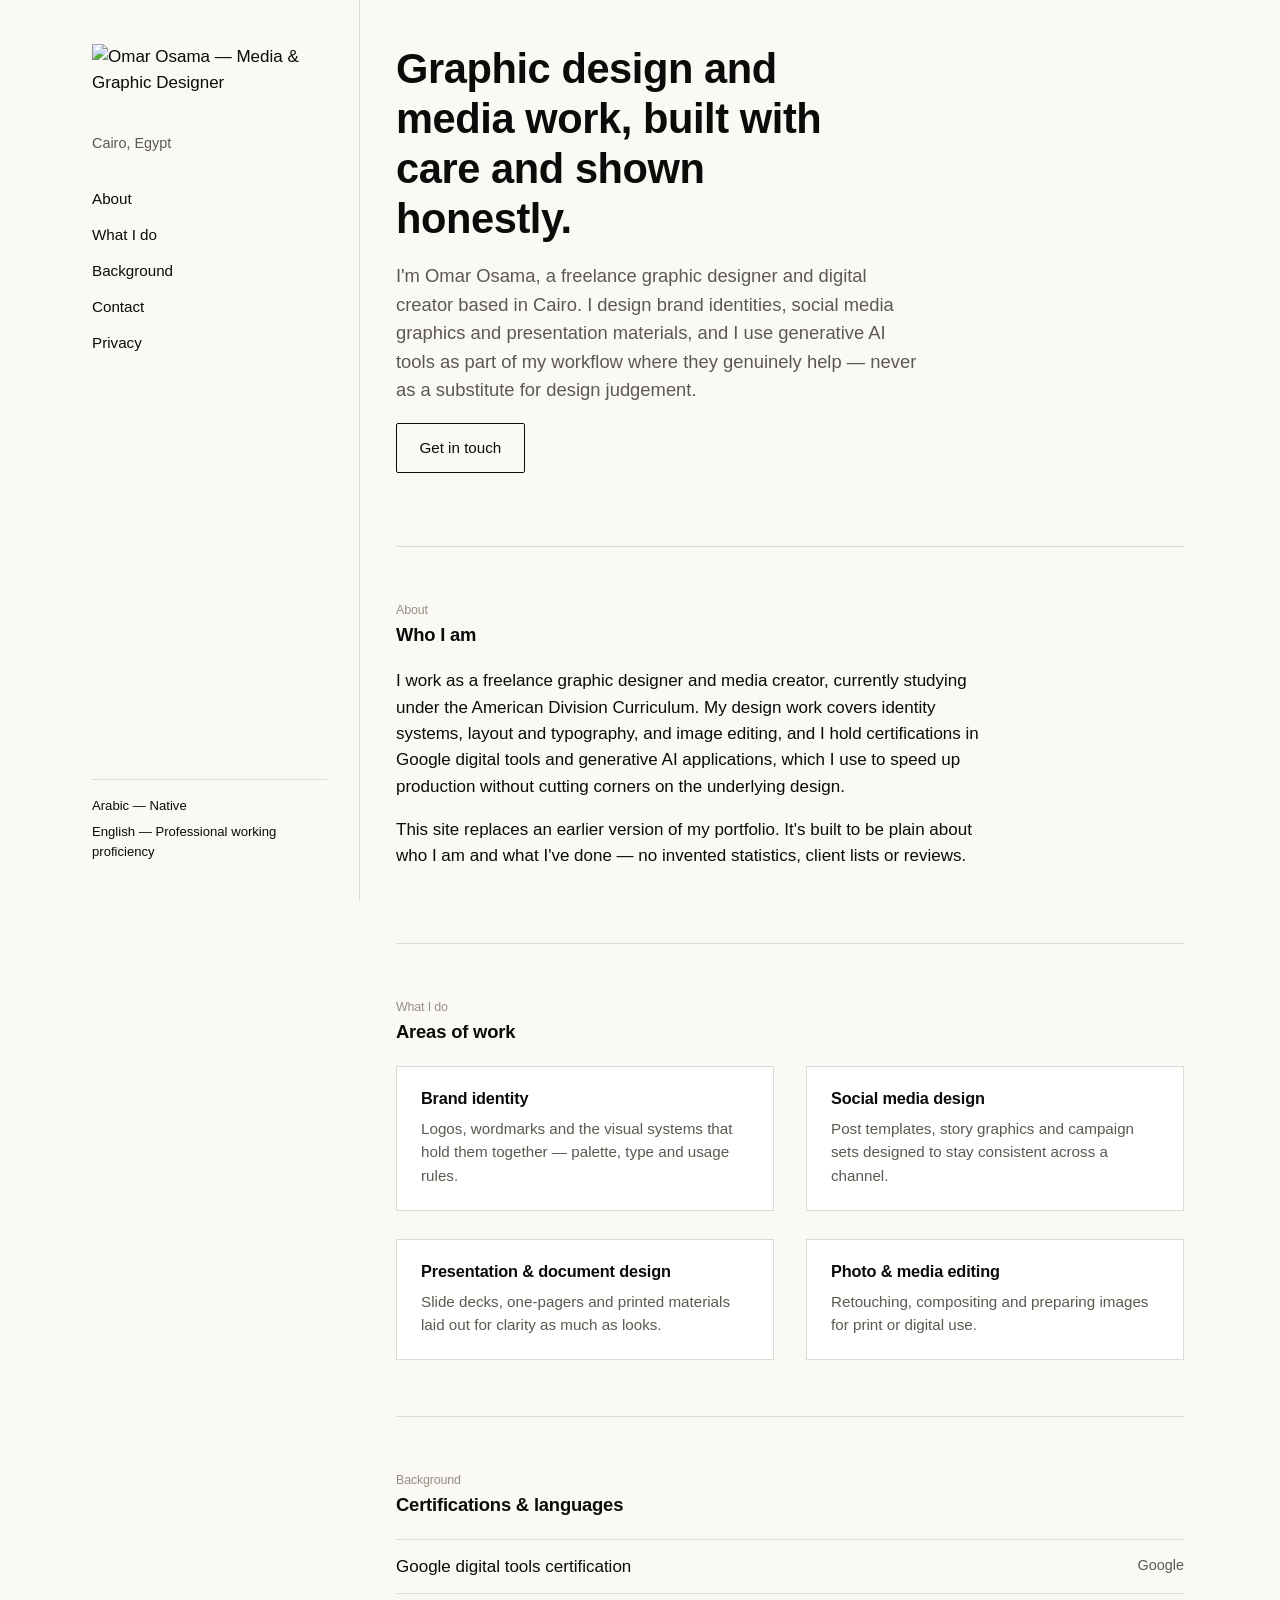
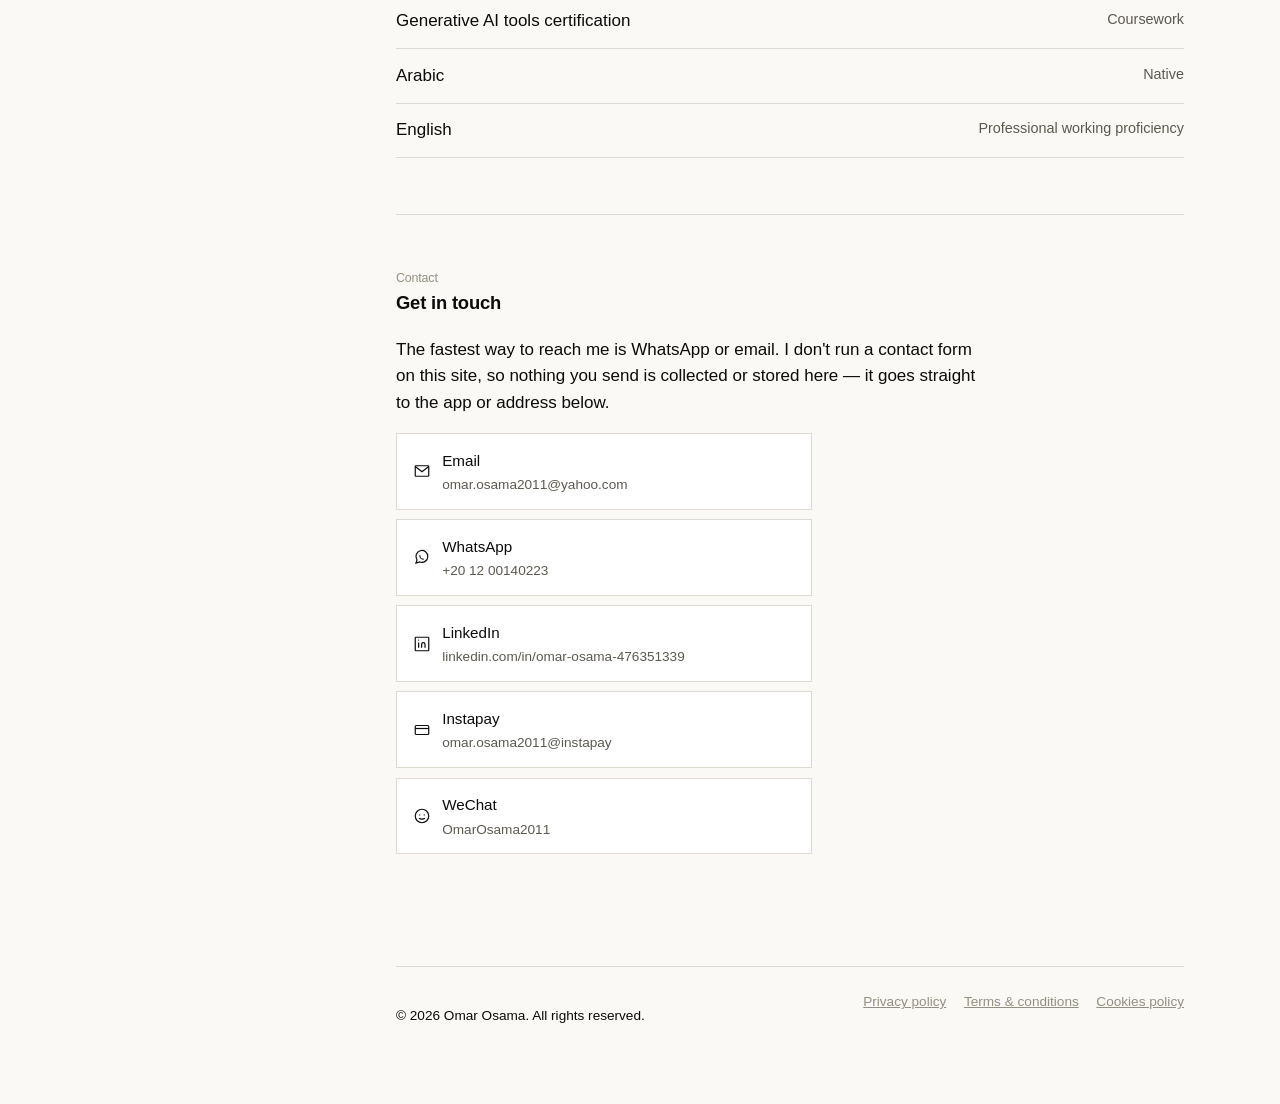
==== commit 66e0cc11: "Update index.html" ====
--- a/index.html
+++ b/index.html
@@ -1,659 +1,141 @@
 <!DOCTYPE html>
 <html lang="en">
 <head>
-<meta name="google-site-verification" content="d8xp49iDJRPOH874S7yu4ANa8-JZJnpKT1_MMtCuPiw" />
-<meta charset="UTF-8" />
-<meta name="viewport" content="width=device-width, initial-scale=1.0" />
+<meta charset="UTF-8">
+<meta name="viewport" content="width=device-width, initial-scale=1.0">
 <title>Omar Osama — Media &amp; Graphic Designer</title>
-<meta name="description" content="Omar Osama — Media &amp; Graphic Designer based in Cairo, Egypt. Brand identity, logo design, social media design, product photography, and web design &amp; development." />
-<meta name="robots" content="index, follow" />
-<meta name="referrer" content="strict-origin-when-cross-origin" />
-<meta http-equiv="Content-Security-Policy" content="default-src 'self'; style-src 'self' 'unsafe-inline' https://fonts.googleapis.com; font-src https://fonts.gstatic.com; img-src 'self' data:; script-src 'self' 'unsafe-inline'; base-uri 'self'; form-action 'self'; frame-ancestors 'self';" />
-<meta property="og:type" content="website" />
-<meta property="og:title" content="Omar Osama — Media &amp; Graphic Designer" />
-<meta property="og:description" content="Brand identity, logo design, social media design, product photography, and web design &amp; development — Cairo, Egypt." />
-<meta name="twitter:card" content="summary" />
-<meta name="twitter:title" content="Omar Osama — Media &amp; Graphic Designer" />
-<meta name="twitter:description" content="Brand identity, logo design, social media design, product photography, and web design &amp; development — Cairo, Egypt." />
-<link rel="icon" type="image/png" href="[data-uri]" />
-<link rel="preconnect" href="https://fonts.googleapis.com">
-<link rel="preconnect" href="https://fonts.gstatic.com" crossorigin>
-<link href="https://fonts.googleapis.com/css2?family=Space+Grotesk:wght@400;500;600;700&family=Inter:wght@400;500;600&display=swap" rel="stylesheet">
-<style>
-  :root{
-    --ink:#1b1712;
-    --paper:#fbf9f4;
-    --paper-dim:#f1ede2;
-    --darkroom:#161310;
-    --darkroom-2:#232019;
-    --flash:#ffcc33;
-    --flash-dim:#e8b923;
-    --slate:#4b5a72;
-    --line:#ddd6c6;
-    --line-dark:#3a352c;
-    --max:1180px;
-  }
-  *{box-sizing:border-box;}
-  html{scroll-behavior:smooth;}
-  body{
-    margin:0;
-    background:var(--paper);
-    color:var(--ink);
-    font-family:'Inter',sans-serif;
-    font-size:16px;
-    line-height:1.6;
-    -webkit-font-smoothing:antialiased;
-  }
-  h1,h2,h3,.display{
-    font-family:'Space Grotesk',sans-serif;
-    margin:0;
-    letter-spacing:-0.01em;
-  }
-  a{color:inherit;text-decoration:none;}
-  img{max-width:100%;display:block;}
-  .wrap{max-width:var(--max);margin:0 auto;padding:0 32px;}
-  @media(max-width:640px){.wrap{padding:0 20px;}}
-
-  /* focus visibility */
-  a:focus-visible, button:focus-visible, [tabindex]:focus-visible{outline:2px solid var(--flash);outline-offset:3px;}
-
-  /* reduced motion */
-  @media (prefers-reduced-motion: reduce){
-    *{animation-duration:0.001ms !important; animation-iteration-count:1 !important; transition-duration:0.001ms !important;}
-  }
-
-  /* ---------- NAV ---------- */
-  header.nav{
-    position:sticky;top:0;z-index:50;
-    background:rgba(251,249,244,0.88);
-    backdrop-filter:blur(10px);
-    border-bottom:1px solid var(--line);
-  }
-  .nav-inner{
-    max-width:var(--max);margin:0 auto;padding:14px 32px;
-    display:flex;align-items:center;justify-content:space-between;
-  }
-  .brand{display:flex;align-items:center;gap:10px;}
-  .brand img{height:34px;width:auto;}
-  .brand span{font-family:'Space Grotesk',sans-serif;font-weight:600;font-size:17px;}
-  nav.links{display:flex;gap:28px;font-size:14.5px;font-weight:500;}
-  nav.links a{position:relative;padding:4px 0;color:var(--ink);}
-  nav.links a::after{
-    content:"";position:absolute;left:0;bottom:0;height:2px;width:0;background:var(--flash-dim);
-    transition:width .2s ease;
-  }
-  nav.links a:hover::after{width:100%;}
-  .nav-cta{
-    background:var(--ink);color:var(--paper);padding:9px 18px;border-radius:2px;
-    font-size:14px;font-weight:600;white-space:nowrap;
-  }
-  .nav-cta:hover{background:var(--slate);}
-  .menu-btn{display:none;background:none;border:none;cursor:pointer;padding:6px;}
-  .menu-btn span{display:block;width:22px;height:2px;background:var(--ink);margin:5px 0;}
-  @media(max-width:860px){
-    nav.links{
-      position:fixed;top:63px;left:0;right:0;background:var(--paper);
-      flex-direction:column;gap:0;border-bottom:1px solid var(--line);
-      max-height:0;overflow:hidden;transition:max-height .25s ease;
-    }
-    nav.links.open{max-height:320px;}
-    nav.links a{padding:14px 32px;border-top:1px solid var(--line);}
-    .nav-cta{display:none;}
-    .menu-btn{display:block;}
-  }
-
-  /* ---------- HERO (darkroom) ---------- */
-  .hero{
-    background:var(--darkroom);
-    color:var(--paper);
-    position:relative;
-    overflow:hidden;
-    padding:104px 0 88px;
-  }
-  .hero .wrap{max-width:760px;}
-  .eyebrow-row{display:flex;align-items:center;gap:10px;margin-bottom:22px;color:#cfc8b8;font-size:13.5px;}
-  .rec-dot{width:8px;height:8px;border-radius:50%;background:var(--flash);animation:pulse 2.2s ease-in-out infinite;}
-  @keyframes pulse{0%,100%{opacity:1;}50%{opacity:.35;}}
-  .hero h1{
-    font-size:clamp(44px,7vw,78px);
-    line-height:0.98;
-    font-weight:700;
-    color:var(--paper);
-  }
-  .hero .role{
-    font-size:clamp(17px,2vw,21px);
-    color:var(--flash);
-    font-weight:500;
-    margin-top:18px;
-  }
-  .hero p.lede{
-    max-width:46ch;margin-top:20px;color:#d8d2c3;font-size:16.5px;
-  }
-  .hero .cta-row{display:flex;gap:14px;margin-top:34px;flex-wrap:wrap;}
-  .btn-primary{
-    background:var(--flash);color:var(--darkroom);padding:13px 24px;border-radius:2px;
-    font-weight:600;font-size:15px;border:1px solid var(--flash);
-  }
-  .btn-primary:hover{background:var(--flash-dim);}
-  .btn-ghost{
-    padding:13px 24px;border-radius:2px;border:1px solid #4c473c;color:var(--paper);font-weight:600;font-size:15px;
-  }
-  .btn-ghost:hover{border-color:var(--paper);}
-
-  /* ---------- SECTION SHELL ---------- */
-  section{padding:88px 0;}
-  .sec-head{
-    display:flex;justify-content:space-between;align-items:flex-end;gap:24px;
-    margin-bottom:46px;border-bottom:1px solid var(--line);padding-bottom:20px;
-  }
-  .sec-head .frame-mark{font-size:13px;color:var(--slate);font-weight:600;letter-spacing:.02em;}
-  .sec-head h2{font-size:clamp(28px,3.4vw,40px);font-weight:700;}
-  @media(max-width:640px){.sec-head{flex-direction:column;align-items:flex-start;gap:10px;}}
-
-  /* ---------- ABOUT ---------- */
-  .about-grid{display:grid;grid-template-columns:1.3fr 1fr;gap:56px;}
-  @media(max-width:820px){.about-grid{grid-template-columns:1fr;}}
-  .about-grid p{font-size:17px;color:#3a352c;max-width:56ch;}
-  .lang-row{display:flex;gap:28px;margin-top:28px;flex-wrap:wrap;}
-  .lang-item .num{font-family:'Space Grotesk';font-size:22px;font-weight:700;}
-  .lang-item .label{font-size:13px;color:var(--slate);}
-  .skills-list{display:flex;flex-direction:column;gap:0;}
-  .skills-list li{
-    list-style:none;padding:16px 0;border-bottom:1px solid var(--line);
-    display:flex;justify-content:space-between;align-items:center;font-size:15.5px;font-weight:500;
-  }
-  .skills-list li:first-child{padding-top:0;}
-  .skills-list .tick{color:var(--flash-dim);font-family:'Space Grotesk';}
-
-  /* ---------- SERVICES ---------- */
-  .services-grid{display:grid;grid-template-columns:repeat(4,1fr);gap:1px;background:var(--line);border:1px solid var(--line);}
-  @media(max-width:900px){.services-grid{grid-template-columns:repeat(2,1fr);}}
-  @media(max-width:520px){.services-grid{grid-template-columns:1fr;}}
-  .service-card{background:var(--paper);padding:30px 26px;min-height:190px;display:flex;flex-direction:column;justify-content:space-between;}
-  .service-card .idx{font-family:'Space Grotesk';color:var(--slate);font-size:13px;}
-  .service-card h3{font-size:18px;margin-top:30px;font-weight:600;line-height:1.25;}
-
-  /* ---------- WORK / CATEGORIES ---------- */
-  .category-grid{display:grid;grid-template-columns:repeat(3,1fr);gap:20px;}
-  @media(max-width:900px){.category-grid{grid-template-columns:repeat(2,1fr);}}
-  @media(max-width:560px){.category-grid{grid-template-columns:1fr;}}
-  .category-card{
-    position:relative;border:1px solid var(--line);background:var(--paper-dim);
-    aspect-ratio:4/3;overflow:hidden;cursor:pointer;text-align:left;padding:0;
-    font-family:'Inter';display:block;width:100%;
-  }
-  .category-card img{
-    position:absolute;inset:0;width:100%;height:100%;object-fit:cover;
-    opacity:.9;transition:transform .35s ease,opacity .35s ease;
-  }
-  .category-card:hover img{transform:scale(1.05);opacity:1;}
-  .category-card .cat-overlay{
-    position:absolute;inset:0;background:linear-gradient(180deg,rgba(22,19,16,0) 40%,rgba(22,19,16,0.82) 100%);
-  }
-  .category-card .cat-info{
-    position:absolute;left:0;right:0;bottom:0;padding:18px 20px;color:var(--paper);
-  }
-  .category-card .cat-count{font-size:12px;color:var(--flash);font-weight:600;margin-bottom:4px;}
-  .category-card .cat-name{font-family:'Space Grotesk';font-size:19px;font-weight:700;}
-  .back-link{
-    background:none;border:none;padding:0 0 26px;font-family:'Space Grotesk';font-size:14.5px;
-    font-weight:600;color:var(--slate);cursor:pointer;display:inline-block;
-  }
-  .back-link:hover{color:var(--ink);}
-  .frame-grid{display:grid;grid-template-columns:repeat(3,1fr);gap:26px;}
-  @media(max-width:900px){.frame-grid{grid-template-columns:repeat(2,1fr);}}
-  @media(max-width:560px){.frame-grid{grid-template-columns:1fr;}}
-  .frame{
-    border:1px solid var(--line);background:var(--paper-dim);
-    overflow:hidden;transition:border-color .2s ease;
-  }
-  .frame:hover{border-color:var(--ink);}
-  .frame-sprockets{display:flex;justify-content:space-between;padding:6px 10px;background:var(--ink);}
-  .frame-sprockets span{width:6px;height:6px;background:var(--paper-dim);border-radius:1px;}
-  .frame-visual{
-    aspect-ratio:3/2;position:relative;display:flex;align-items:center;justify-content:center;
-    background:
-      repeating-linear-gradient(135deg, rgba(27,23,18,0.05) 0 2px, transparent 2px 14px),
-      var(--paper-dim);
-  }
-  .frame-visual .ring{
-    width:64px;height:64px;border-radius:50%;border:2px solid var(--slate);opacity:.55;
-    display:flex;align-items:center;justify-content:center;
-  }
-  .frame-visual .ring::after{content:"";width:24px;height:24px;border-radius:50%;background:var(--slate);opacity:.35;}
-  .frame-num{
-    position:absolute;top:10px;left:10px;font-family:'Space Grotesk';font-size:12px;color:var(--slate);
-    background:var(--paper);padding:2px 7px;border:1px solid var(--line);
-  }
-  .frame-body{padding:16px 18px 20px;}
-  .frame-body .cat{font-size:12px;color:var(--slate);font-weight:600;text-transform:none;}
-  .frame-body h3{font-size:16.5px;margin-top:6px;font-weight:600;}
-  .frame-body .sub{font-size:13px;color:#6b6455;margin-top:3px;}
-  .frame-body a.visit{font-size:13.5px;font-weight:600;color:var(--slate);margin-top:10px;display:inline-block;}
-  .frame-body a.visit:hover{color:var(--ink);}
-  .note-strip{
-    margin-top:30px;font-size:14px;color:var(--slate);border-left:2px solid var(--flash-dim);padding-left:14px;
-  }
-
-  /* ---------- FAQ ---------- */
-  .faq-list{max-width:840px;}
-  .faq-item{border-bottom:1px solid var(--line);padding:22px 0;}
-  .faq-item summary{
-    display:flex;align-items:center;gap:18px;cursor:pointer;list-style:none;
-    font-family:'Space Grotesk';font-size:17px;font-weight:600;
-  }
-  .faq-item summary::-webkit-details-marker{display:none;}
-  .faq-num{color:var(--slate);font-size:13px;font-weight:600;min-width:22px;}
-  .faq-q{flex:1;}
-  .faq-toggle{
-    font-size:20px;color:var(--slate);font-weight:400;transition:transform .2s ease;flex-shrink:0;
-  }
-  .faq-item[open] .faq-toggle{transform:rotate(45deg);color:var(--flash-dim);}
-  .faq-item p{
-    margin:14px 0 0 40px;font-size:15.5px;color:#4a4438;max-width:64ch;line-height:1.65;
-  }
-  .faq-cta{
-    margin-top:48px;padding-top:32px;border-top:1px solid var(--line);
-    display:flex;align-items:center;justify-content:space-between;gap:20px;flex-wrap:wrap;
-  }
-  .faq-cta span{font-family:'Space Grotesk';font-size:19px;font-weight:600;}
-  .btn-primary-light{
-    background:var(--ink);color:var(--paper);padding:13px 26px;border-radius:2px;
-    font-weight:600;font-size:15px;white-space:nowrap;
-  }
-  .btn-primary-light:hover{background:var(--slate);}
-
-  .lightbox-overlay{
-    position:fixed;inset:0;background:rgba(15,13,10,0.92);z-index:200;
-    display:flex;align-items:center;justify-content:center;padding:40px;cursor:zoom-out;
-  }
-  .lightbox-overlay figure{margin:0;max-width:min(900px,90vw);max-height:90vh;display:flex;flex-direction:column;gap:12px;}
-  .lightbox-overlay img{max-width:100%;max-height:78vh;width:auto;height:auto;margin:0 auto;border:1px solid var(--line-dark);}
-  .lightbox-overlay figcaption{color:var(--paper);font-family:'Space Grotesk';font-size:15px;text-align:center;}
-
-  /* ---------- CONTACT ---------- */
-  .contact{background:var(--darkroom);color:var(--paper);}
-  .contact .sec-head{border-color:var(--line-dark);}
-  .contact .sec-head .frame-mark{color:#a99;}
-  .contact-grid{display:grid;grid-template-columns:1fr 1fr;gap:56px;}
-  @media(max-width:820px){.contact-grid{grid-template-columns:1fr;}}
-  .contact-line{display:flex;flex-direction:column;gap:22px;}
-  .contact-line a, .contact-line .plain{
-    font-size:clamp(20px,2.6vw,28px);font-family:'Space Grotesk';font-weight:600;border-bottom:1px solid var(--line-dark);
-    padding-bottom:14px;display:flex;justify-content:space-between;align-items:baseline;gap:16px;
-  }
-  .contact-line a:hover{color:var(--flash);}
-  .contact-line .plain{color:var(--paper);}
-  .contact-line small{font-size:13px;color:#a39c8c;font-weight:500;font-family:'Inter';}
-  .social-grid{display:grid;grid-template-columns:repeat(2,1fr);gap:1px;background:var(--line-dark);border:1px solid var(--line-dark);align-content:start;}
-  .social-card{background:var(--darkroom-2);padding:22px;}
-  .social-card .label{font-size:12.5px;color:#a99;margin-bottom:6px;}
-  .social-card a{font-size:15px;font-weight:600;word-break:break-word;}
-  .social-card a:hover{color:var(--flash);}
-
-  footer{
-    background:var(--darkroom);color:#8c8576;font-size:13px;padding:26px 0;
-    border-top:1px solid var(--line-dark);
-  }
-  footer .wrap{display:flex;justify-content:space-between;flex-wrap:wrap;gap:10px;}
-</style>
+<meta name="description" content="Omar Osama is a graphic designer and digital creator based in Cairo, Egypt, working on brand identity, social media design and presentation design.">
+<link rel="icon" type="image/png" sizes="32x32" href="assets/favicon-32.png">
+<link rel="icon" type="image/png" sizes="16x16" href="assets/favicon-16.png">
+<link rel="apple-touch-icon" sizes="180x180" href="assets/favicon-180.png">
+<link rel="stylesheet" href="styles.css">
 </head>
 <body>
-<div id="top"></div>
-<header class="nav">
-  <div class="nav-inner">
-    <a href="#top" class="brand" id="brandLink">
-      <img src="[data-uri]" alt="Omar Osama icon mark" />
-      <span>Omar Osama</span>
-    </a>
-    <nav class="links" id="navLinks">
-      <a href="#about">About</a>
-      <a href="#services">Services</a>
-      <a href="#work">Work</a>
-      <a href="#faq">FAQ</a>
-      <a href="#contact">Contact</a>
+<a class="skip-link" href="#main">Skip to content</a>
+
+<div class="shell">
+  <header class="identity">
+    <div class="identity__mark">
+      <img src="assets/logo.png" alt="Omar Osama — Media &amp; Graphic Designer" width="1200" height="459">
+    </div>
+    <p class="identity__location">Cairo, Egypt</p>
+
+    <button class="menu-toggle" aria-expanded="false" aria-controls="primary-nav">
+      Menu
+    </button>
+
+    <nav class="identity__nav" aria-label="Primary">
+      <ul id="primary-nav">
+        <li><a href="#about">About</a></li>
+        <li><a href="#services">What I do</a></li>
+        <li><a href="#background">Background</a></li>
+        <li><a href="#contact">Contact</a></li>
+        <li><a href="privacy.html">Privacy</a></li>
+      </ul>
     </nav>
-    <a href="#contact" class="nav-cta">Get in touch</a>
-    <button class="menu-btn" id="menuBtn" aria-label="Toggle menu" aria-expanded="false">
-      <span></span><span></span><span></span>
-    </button>
-  </div>
-</header>
 
-<section class="hero">
-  <div class="wrap">
-    <div>
-      <div class="eyebrow-row"><span class="rec-dot"></span> Cairo, Egypt — open for freelance work</div>
-      <h1>Omar Osama</h1>
-      <div class="role">Media &amp; Graphic Designer</div>
-      <p class="lede">I build brand identities, shoot product photography, and design the posters, covers and websites that carry them — currently studying in Cairo and taking on freelance projects alongside it.</p>
-      <div class="cta-row">
-        <a href="#work" class="btn-primary">View the work</a>
-        <a href="#contact" class="btn-ghost">Get in touch</a>
-      </div>
+    <div class="identity__meta">
+      <p>Arabic — Native</p>
+      <p>English — Professional working proficiency</p>
     </div>
-  </div>
-</section>
+  </header>
 
-<section id="about">
-  <div class="wrap">
-    <div class="sec-head">
-      <h2>About</h2>
-      <div class="frame-mark">01 — PROFILE</div>
-    </div>
-    <div class="about-grid">
-      <div>
-        <p>I'm Omar Osama, a Media &amp; Graphic Designer and digital creator based in Cairo, Egypt. I create visual identities and digital experiences across brand identity, logo design, social media, product photography, and web design &amp; development.</p>
-        <p style="margin-top:18px;">My work is driven by a simple idea: design should communicate before it decorates. I focus on building clear visual systems, thoughtful compositions, and consistent experiences that give every project a distinct identity.</p>
-        <p style="margin-top:18px;">Alongside my creative work, I'm continuously learning and experimenting with new design tools, digital technologies, and creative approaches — turning ideas into work that is purposeful, modern, and visually considered.</p>
-        <div class="lang-row">
-          <div class="lang-item"><div class="num">AR</div><div class="label">Native</div></div>
-          <div class="lang-item"><div class="num">EN</div><div class="label">Professional working proficiency</div></div>
+  <main id="main">
+    <section id="intro" aria-labelledby="intro-heading">
+      <h1 id="intro-heading">Graphic design and media work, built with care and shown honestly.</h1>
+      <p class="lede">I'm Omar Osama, a freelance graphic designer and digital creator based in Cairo. I design brand identities, social media graphics and presentation materials, and I use generative AI tools as part of my workflow where they genuinely help — never as a substitute for design judgement.</p>
+      <p><a class="btn" href="#contact">Get in touch</a></p>
+    </section>
+
+    <section id="about" aria-labelledby="about-heading">
+      <h2 id="about-heading"><span class="eyebrow">About</span>Who I am</h2>
+      <p>I work as a freelance graphic designer and media creator, currently studying under the American Division Curriculum. My design work covers identity systems, layout and typography, and image editing, and I hold certifications in Google digital tools and generative AI applications, which I use to speed up production without cutting corners on the underlying design.</p>
+      <p>This site replaces an earlier version of my portfolio. It's built to be plain about who I am and what I've done — no invented statistics, client lists or reviews.</p>
+    </section>
+
+    <section id="services" aria-labelledby="services-heading">
+      <h2 id="services-heading"><span class="eyebrow">What I do</span>Areas of work</h2>
+      <div class="grid-2">
+        <div class="card">
+          <h3>Brand identity</h3>
+          <p>Logos, wordmarks and the visual systems that hold them together — palette, type and usage rules.</p>
+        </div>
+        <div class="card">
+          <h3>Social media design</h3>
+          <p>Post templates, story graphics and campaign sets designed to stay consistent across a channel.</p>
+        </div>
+        <div class="card">
+          <h3>Presentation &amp; document design</h3>
+          <p>Slide decks, one-pagers and printed materials laid out for clarity as much as looks.</p>
+        </div>
+        <div class="card">
+          <h3>Photo &amp; media editing</h3>
+          <p>Retouching, compositing and preparing images for print or digital use.</p>
         </div>
       </div>
-      <ul class="skills-list">
-        <li><span>Graphic Design &amp; Branding</span><span class="tick">●</span></li>
-        <li><span>Digital Media Creation &amp; Product Showcase</span><span class="tick">●</span></li>
-        <li><span>Social &amp; Web Design</span><span class="tick">●</span></li>
-        <li><span>Product Photography</span><span class="tick">●</span></li>
+    </section>
+
+    <section id="background" aria-labelledby="background-heading">
+      <h2 id="background-heading"><span class="eyebrow">Background</span>Certifications &amp; languages</h2>
+      <ul class="list-plain">
+        <li><span>Google digital tools certification</span><span class="label">Google</span></li>
+        <li><span>Generative AI tools certification</span><span class="label">Coursework</span></li>
+        <li><span>Arabic</span><span class="label">Native</span></li>
+        <li><span>English</span><span class="label">Professional working proficiency</span></li>
       </ul>
-    </div>
-  </div>
-</section>
+    </section>
 
-<section id="services" style="background:var(--paper-dim);">
-  <div class="wrap">
-    <div class="sec-head">
-      <h2>Services</h2>
-      <div class="frame-mark">02 — WHAT I DO</div>
-    </div>
-    <div class="services-grid">
-      <div class="service-card">
-        <div class="idx">A</div>
-        <h3>Brand Identity &amp; Logo Design</h3>
-      </div>
-      <div class="service-card">
-        <div class="idx">B</div>
-        <h3>Social Media Posters &amp; Covers</h3>
-      </div>
-      <div class="service-card">
-        <div class="idx">C</div>
-        <h3>Product Photography Showcase</h3>
-      </div>
-      <div class="service-card">
-        <div class="idx">D</div>
-        <h3>Web Design &amp; Development</h3>
-      </div>
-    </div>
-  </div>
-</section>
+    <section id="contact" aria-labelledby="contact-heading">
+      <h2 id="contact-heading"><span class="eyebrow">Contact</span>Get in touch</h2>
+      <p>The fastest way to reach me is WhatsApp or email. I don't run a contact form on this site, so nothing you send is collected or stored here — it goes straight to the app or address below.</p>
 
-<section id="work">
-  <div class="wrap">
-    <div class="sec-head">
-      <h2 id="workHeading">Selected work</h2>
-      <div class="frame-mark" id="workFrameMark">03 — CONTACT SHEET</div>
-    </div>
+      <ul class="contact-list">
+        <li>
+          <a href="mailto:omar.osama2011@yahoo.com">
+            <svg viewBox="0 0 24 24" fill="none" stroke="currentColor" stroke-width="1.6" aria-hidden="true"><rect x="3" y="5" width="18" height="14" rx="1"/><path d="M3 6l9 7 9-7"/></svg>
+            <span><span class="name">Email</span><span class="detail">omar.osama2011@yahoo.com</span></span>
+          </a>
+        </li>
+        <li>
+          <a href="https://wa.me/201200140223" target="_blank" rel="noopener noreferrer">
+            <svg viewBox="0 0 24 24" fill="none" stroke="currentColor" stroke-width="1.6" aria-hidden="true"><path d="M4 20l1.4-4.2A7.9 7.9 0 1 1 9 18.6z"/><path d="M9 9.5c0 3 2.5 5.5 5.5 5.5"/></svg>
+            <span><span class="name">WhatsApp</span><span class="detail">+20 12 00140223</span></span>
+          </a>
+        </li>
+        <li>
+          <a href="https://www.linkedin.com/in/omar-osama-476351339" target="_blank" rel="noopener noreferrer">
+            <svg viewBox="0 0 24 24" fill="none" stroke="currentColor" stroke-width="1.6" aria-hidden="true"><rect x="3" y="3" width="18" height="18" rx="1"/><line x1="7.5" y1="10" x2="7.5" y2="17"/><circle cx="7.5" cy="6.8" r="0.9" fill="currentColor" stroke="none"/><path d="M11.5 17v-4.5c0-1.4 1-2.3 2.3-2.3 1.3 0 2.2 0.9 2.2 2.3V17"/></svg>
+            <span><span class="name">LinkedIn</span><span class="detail">linkedin.com/in/omar-osama-476351339</span></span>
+          </a>
+        </li>
+        <li>
+          <a href="https://ipn.eg/S/omar.osama2011/instapay/8AsH4D" target="_blank" rel="noopener noreferrer">
+            <svg viewBox="0 0 24 24" fill="none" stroke="currentColor" stroke-width="1.6" aria-hidden="true"><rect x="3" y="6" width="18" height="12" rx="1.5"/><line x1="3" y1="10" x2="21" y2="10"/></svg>
+            <span><span class="name">Instapay</span><span class="detail">omar.osama2011@instapay</span></span>
+          </a>
+        </li>
+        <li>
+          <a href="https://www.wechat.com/OmarOsama2011" target="_blank" rel="noopener noreferrer">
+            <svg viewBox="0 0 24 24" fill="none" stroke="currentColor" stroke-width="1.6" aria-hidden="true"><circle cx="12" cy="12" r="9"/><circle cx="9" cy="10.5" r="0.8" fill="currentColor" stroke="none"/><circle cx="15" cy="10.5" r="0.8" fill="currentColor" stroke="none"/><path d="M8 15c1.2 0.8 2.6 1.2 4 1.2s2.8-0.4 4-1.2"/></svg>
+            <span><span class="name">WeChat</span><span class="detail">OmarOsama2011</span></span>
+          </a>
+        </li>
+      </ul>
+    </section>
 
-    <div id="categoryView">
-      <div class="category-grid" id="categoryGrid"><!-- injected by JS --></div>
-    </div>
+    <footer class="site-footer">
+      <p>&copy; <span id="year">2026</span> Omar Osama. All rights reserved.</p>
+      <nav aria-label="Legal">
+        <ul>
+          <li><a href="privacy.html">Privacy policy</a></li>
+          <li><a href="terms.html">Terms &amp; conditions</a></li>
+          <li><a href="cookies.html">Cookies policy</a></li>
+        </ul>
+      </nav>
+    </footer>
+  </main>
+</div>
 
-    <div id="projectView" style="display:none;">
-      <button class="back-link" id="backToCategories">&larr; All categories</button>
-      <div class="frame-grid" id="frameGrid"><!-- injected by JS --></div>
-      <p class="note-strip">Tap any frame for a closer look.</p>
-    </div>
-  </div>
-</section>
-
-<section id="faq" style="background:var(--paper-dim);">
-  <div class="wrap">
-    <div class="sec-head">
-      <h2>Frequently asked questions</h2>
-      <div class="frame-mark">04 — QUESTIONS</div>
-    </div>
-    <div class="faq-list">
-      <details class="faq-item">
-        <summary><span class="faq-num">01</span><span class="faq-q">What design services do you offer?</span><span class="faq-toggle">+</span></summary>
-        <p>I offer a focused range of creative services, including Logo Design &amp; Brand Identity, Social Media Design, Product Photography &amp; Visual Showcases, and Website Design &amp; Development. Each service can be tailored to the specific needs and goals of the project.</p>
-      </details>
-      <details class="faq-item">
-        <summary><span class="faq-num">02</span><span class="faq-q">How do I start a project with you?</span><span class="faq-toggle">+</span></summary>
-        <p>Simply get in touch through the Contact section and tell me about your project, what you need, and your goals. I'll review the brief and discuss the next steps with you.</p>
-      </details>
-      <details class="faq-item">
-        <summary><span class="faq-num">03</span><span class="faq-q">What information do you need before starting a project?</span><span class="faq-toggle">+</span></summary>
-        <p>A clear project brief is the best starting point. Depending on the service, this may include your brand name, target audience, preferred style, references, content, required deliverables, and any specific requirements.</p>
-      </details>
-      <details class="faq-item">
-        <summary><span class="faq-num">04</span><span class="faq-q">Do you create complete brand identities or only logos?</span><span class="faq-toggle">+</span></summary>
-        <p>Both. I can create a standalone logo or develop a more complete brand identity system, including the visual direction, typography, colors, logo variations, and supporting brand elements.</p>
-      </details>
-      <details class="faq-item">
-        <summary><span class="faq-num">05</span><span class="faq-q">Can you design social media posts and covers for my brand?</span><span class="faq-toggle">+</span></summary>
-        <p>Yes. I create social media posts, covers, and other visual content designed to maintain a consistent and professional visual identity across your platforms.</p>
-      </details>
-      <details class="faq-item">
-        <summary><span class="faq-num">06</span><span class="faq-q">Do you offer product photography and product showcases?</span><span class="faq-toggle">+</span></summary>
-        <p>Yes. I provide product photography and visual product showcases, focusing on clean composition, presentation, lighting, and visuals that make the product stand out.</p>
-      </details>
-      <details class="faq-item">
-        <summary><span class="faq-num">07</span><span class="faq-q">Do you design and develop websites?</span><span class="faq-toggle">+</span></summary>
-        <p>Yes. I work on both website design and front-end development, combining visual design with technologies such as HTML, CSS, and JavaScript to create modern digital experiences.</p>
-      </details>
-      <details class="faq-item">
-        <summary><span class="faq-num">08</span><span class="faq-q">How long does a project take?</span><span class="faq-toggle">+</span></summary>
-        <p>Project timelines depend on the type, scope, number of deliverables, and revisions required. Once I understand the project requirements, I can provide a more accurate estimated timeline.</p>
-      </details>
-    </div>
-    <div class="faq-cta">
-      <span>Still have a question? Let's talk about your project.</span>
-      <a href="#contact" class="btn-primary-light">Contact Me</a>
-    </div>
-  </div>
-</section>
-
-<section id="contact" class="contact">
-  <div class="wrap">
-    <div class="sec-head">
-      <h2>Contact</h2>
-      <div class="frame-mark">05 — GET IN TOUCH</div>
-    </div>
-    <div class="contact-grid">
-      <div class="contact-line">
-        <a href="mailto:omar.osama2011@yahoo.com">omar.osama2011@yahoo.com <small>Email</small></a>
-        <a href="tel:+201200140223">+20 12 00140223 <small>Phone</small></a>
-        <div class="plain">Cairo, Egypt <small>Location</small></div>
-      </div>
-      <div class="social-grid">
-        <div class="social-card"><div class="label">LinkedIn</div><a href="https://www.linkedin.com/in/omar-osama-476351339" target="_blank" rel="noopener">omar-osama</a></div>
-        <div class="social-card"><div class="label">WhatsApp</div><a href="https://wa.me/201200140223" target="_blank" rel="noopener">Message</a></div>
-        <div class="social-card"><div class="label">Telda</div><a href="https://telda.me/omarosama2011" target="_blank" rel="noopener">omarosama2011</a></div>
-        <div class="social-card"><div class="label">WeChat</div><a href="https://www.wechat.com/OmarOsama2011" target="_blank" rel="noopener">OmarOsama2011</a></div>
-      </div>
-    </div>
-  </div>
-</section>
-
-<footer>
-  <div class="wrap">
-    <span>Omar Osama — Media &amp; Graphic Designer</span>
-    <span>Cairo, Egypt</span>
-  </div>
-</footer>
-
-<script>
-  // back to top
-  const brandLink = document.getElementById('brandLink');
-  brandLink.addEventListener('click', (e) => {
-    e.preventDefault();
-    window.scrollTo({ top: 0, behavior: 'smooth' });
-  });
-
-  // mobile nav
-  const menuBtn = document.getElementById('menuBtn');
-  const navLinks = document.getElementById('navLinks');
-  menuBtn.addEventListener('click', () => {
-    const open = navLinks.classList.toggle('open');
-    menuBtn.setAttribute('aria-expanded', open);
-  });
-  navLinks.querySelectorAll('a').forEach(a => a.addEventListener('click', () => {
-    navLinks.classList.remove('open');
-    menuBtn.setAttribute('aria-expanded', false);
-  }));
-
-  // project data
-  const THUMBS = {
-    "brand_board_01": "[data-uri]",
-    "brand_identity_01": "[data-uri]",
-    "cover_photo_01": "[data-uri]